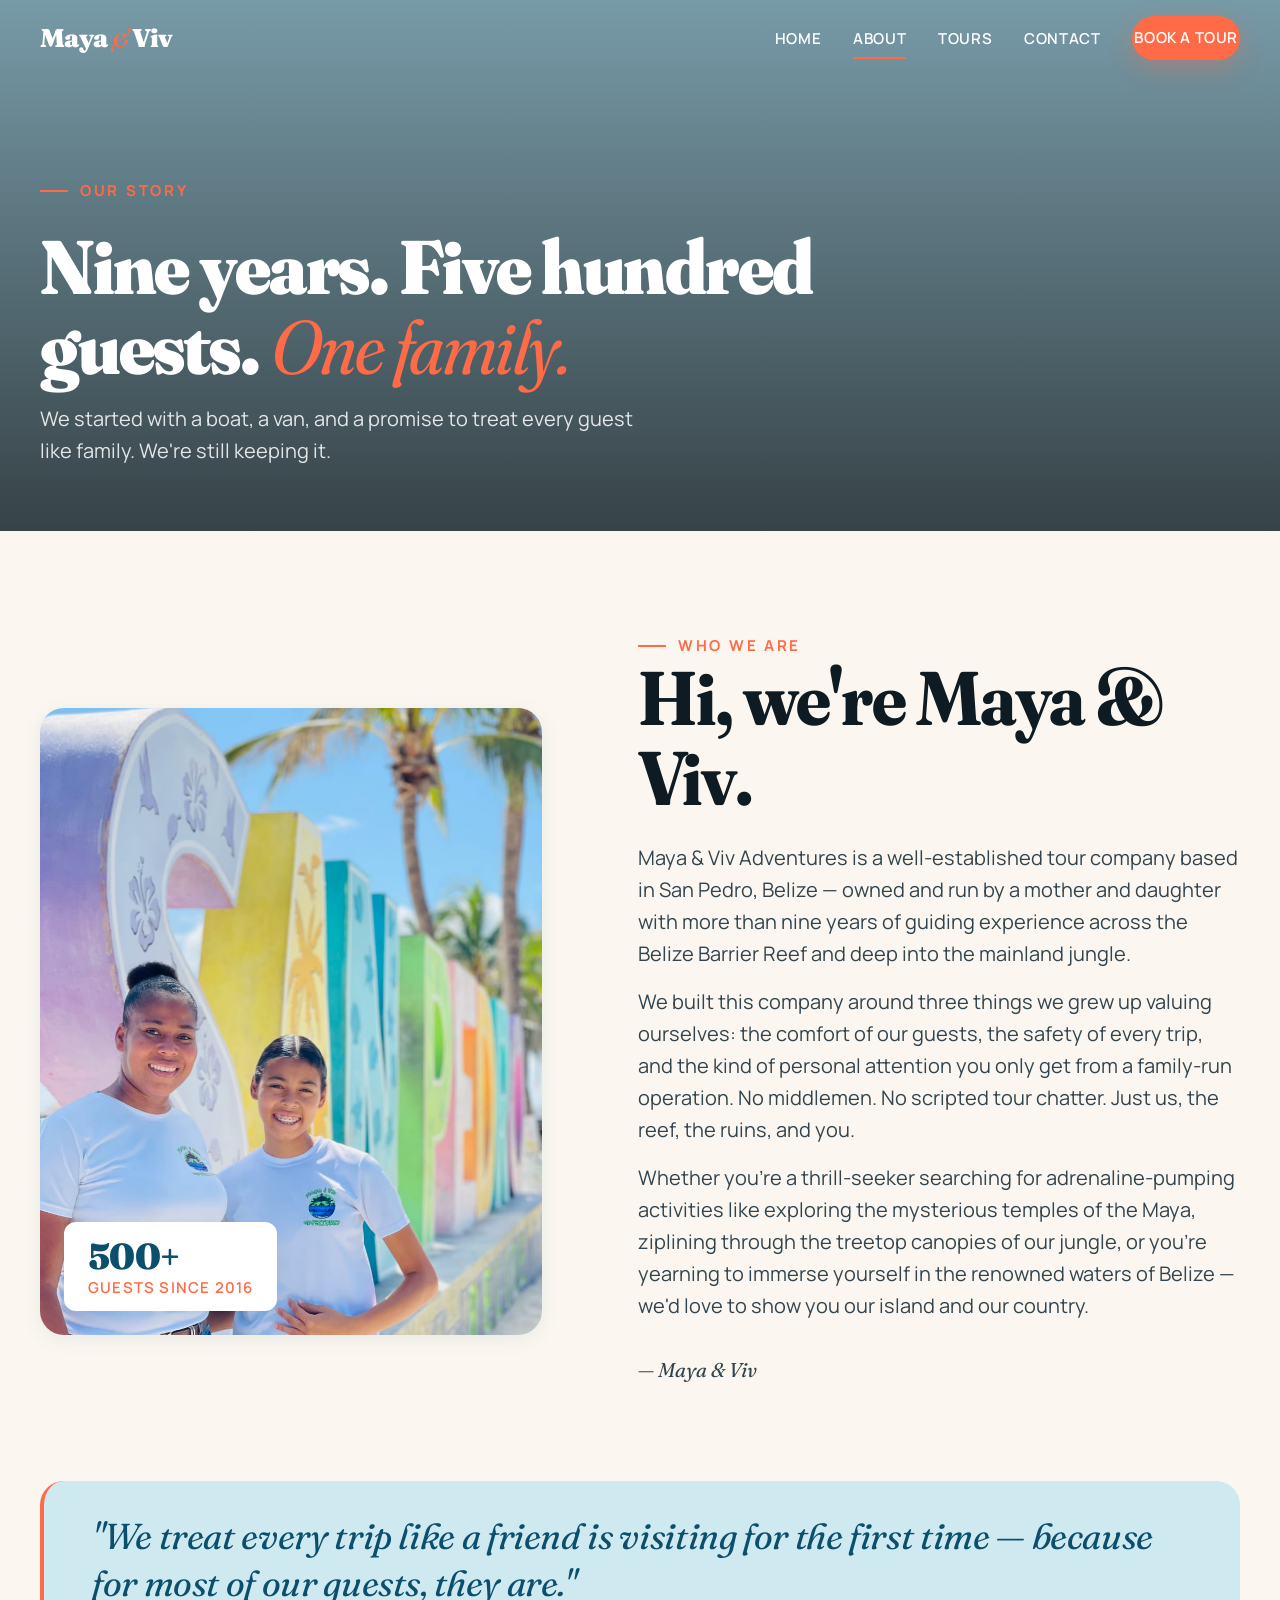
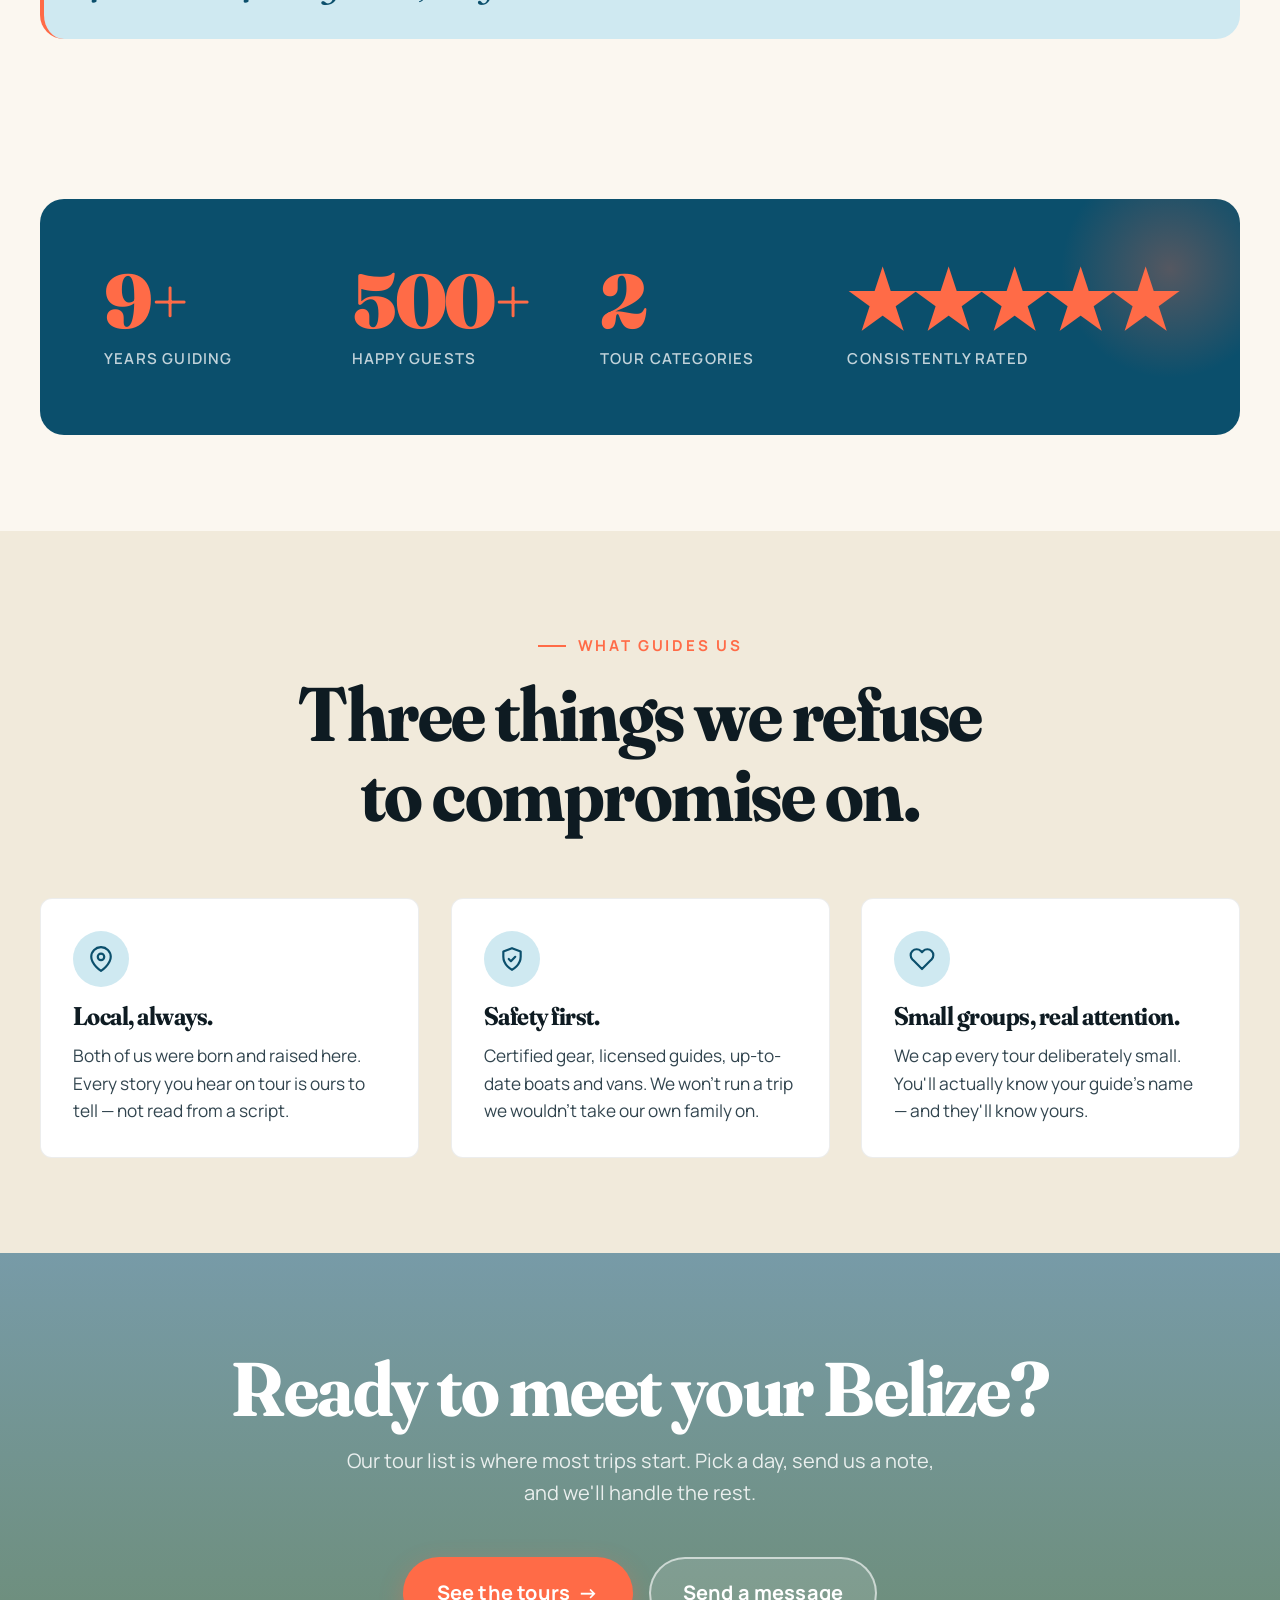
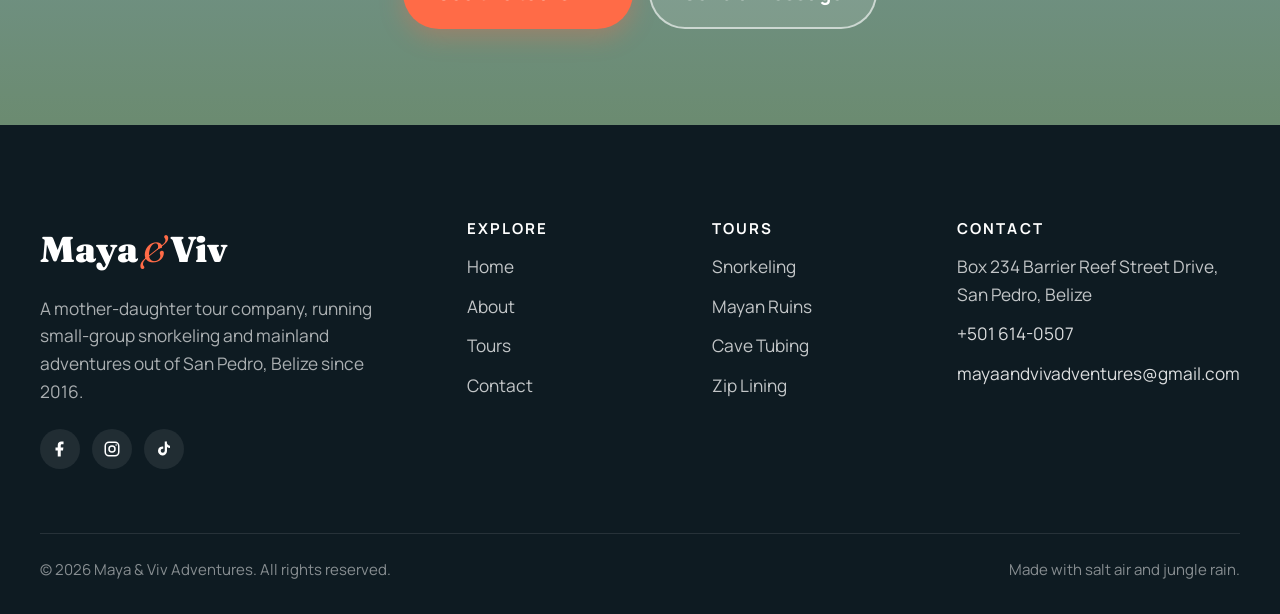
==== about.html @ 6320503e "Initial Maya & Viv Adventures Starter mockup 4-page static site: index, about, tours, contact. Share" ====
<!DOCTYPE html>
<html lang="en">
<head>
  <meta charset="UTF-8" />
  <meta name="viewport" content="width=device-width, initial-scale=1" />
  <title>About Maya &amp; Viv — A Mother-Daughter Story | Maya &amp; Viv Adventures</title>
  <meta name="description" content="Meet Maya and Viv — the mother-daughter team running small-group snorkeling and mainland tours out of San Pedro, Belize since 2016." />

  <link rel="icon" type="image/svg+xml" href="assets/images/favicon.svg" />
  <link rel="preconnect" href="https://fonts.googleapis.com" />
  <link rel="preconnect" href="https://fonts.gstatic.com" crossorigin />
  <link href="https://fonts.googleapis.com/css2?family=Fraunces:ital,opsz,wght,SOFT@0,9..144,400..900,50..100;1,9..144,400..900,50..100&family=Manrope:wght@400;500;600;700&display=swap" rel="stylesheet" />

  <link rel="stylesheet" href="assets/css/style.css" />
</head>
<body>

  <!-- ===== NAV ===== -->
  <header class="nav" id="nav">
    <div class="container nav-inner">
      <a href="index.html" class="nav-brand" aria-label="Maya & Viv Adventures — Home">
        <span>Maya</span><span class="amp">&amp;</span><span>Viv</span>
      </a>
      <nav aria-label="Primary">
        <ul class="nav-links" id="navLinks">
          <li><a href="index.html">Home</a></li>
          <li><a href="about.html" aria-current="page">About</a></li>
          <li><a href="tours.html">Tours</a></li>
          <li><a href="contact.html">Contact</a></li>
          <li><a href="contact.html" class="btn btn-primary nav-cta">Book a Tour</a></li>
        </ul>
      </nav>
      <button class="nav-toggle" id="navToggle" aria-label="Toggle menu" aria-expanded="false" aria-controls="navLinks">
        <span class="nav-toggle-bar" aria-hidden="true"></span>
      </button>
    </div>
  </header>

  <!-- ===== PAGE HERO ===== -->
  <section class="page-hero" style="--hero-img: url('assets/images/hero-jungle.jpg');">
    <div class="container">
      <span class="eyebrow">Our Story</span>
      <h1>Nine years. Five hundred guests. <em>One family.</em></h1>
      <p>We started with a boat, a van, and a promise to treat every guest like family. We're still keeping it.</p>
    </div>
  </section>

  <!-- ===== STORY ===== -->
  <section class="section">
    <div class="container">
      <div class="split">
        <div class="split-media reveal">
          <img src="assets/images/about-maya-viv.jpg" alt="Maya and Viv in front of the San Pedro letters" />
          <div class="split-media-badge">
            500+<small>Guests Since 2016</small>
          </div>
        </div>
        <div class="split-body reveal" data-delay="1">
          <span class="eyebrow">Who we are</span>
          <h2>Hi, we're Maya &amp; Viv.</h2>
          <p>Maya &amp; Viv Adventures is a well-established tour company based in San Pedro, Belize — owned and run by a mother and daughter with more than nine years of guiding experience across the Belize Barrier Reef and deep into the mainland jungle.</p>
          <p>We built this company around three things we grew up valuing ourselves: the comfort of our guests, the safety of every trip, and the kind of personal attention you only get from a family-run operation. No middlemen. No scripted tour chatter. Just us, the reef, the ruins, and you.</p>
          <p>Whether you're a thrill-seeker searching for adrenaline-pumping activities like exploring the mysterious temples of the Maya, ziplining through the treetop canopies of our jungle, or you're yearning to immerse yourself in the renowned waters of Belize — we'd love to show you our island and our country.</p>
          <p class="split-signature">— Maya &amp; Viv</p>
        </div>
      </div>

      <!-- pull quote -->
      <blockquote class="pull-quote reveal">
        "We treat every trip like a friend is visiting for the first time — because for most of our guests, they are."
      </blockquote>
    </div>
  </section>

  <!-- ===== STATS BAND ===== -->
  <section class="section" style="padding-top: 0;">
    <div class="container">
      <div class="stats-band reveal">
        <div class="stat">
          <div class="stat-value">9+</div>
          <div class="stat-label">Years Guiding</div>
        </div>
        <div class="stat">
          <div class="stat-value">500+</div>
          <div class="stat-label">Happy Guests</div>
        </div>
        <div class="stat">
          <div class="stat-value">2</div>
          <div class="stat-label">Tour Categories</div>
        </div>
        <div class="stat">
          <div class="stat-value">★★★★★</div>
          <div class="stat-label">Consistently Rated</div>
        </div>
      </div>
    </div>
  </section>

  <!-- ===== VALUES ===== -->
  <section class="section" style="background: var(--sand-deep);">
    <div class="container">
      <div class="section-header reveal">
        <span class="eyebrow">What guides us</span>
        <h2>Three things we refuse to compromise on.</h2>
      </div>

      <div class="values-grid">
        <article class="value-card reveal">
          <span class="value-icon" aria-hidden="true">
            <svg viewBox="0 0 24 24" fill="none" stroke="currentColor" stroke-width="2" stroke-linecap="round" stroke-linejoin="round"><path d="M21 10c0 7-9 13-9 13s-9-6-9-13a9 9 0 1 1 18 0z"/><circle cx="12" cy="10" r="3"/></svg>
          </span>
          <h3>Local, always.</h3>
          <p>Both of us were born and raised here. Every story you hear on tour is ours to tell — not read from a script.</p>
        </article>

        <article class="value-card reveal" data-delay="1">
          <span class="value-icon" aria-hidden="true">
            <svg viewBox="0 0 24 24" fill="none" stroke="currentColor" stroke-width="2" stroke-linecap="round" stroke-linejoin="round"><path d="M12 22s-8-4-8-12V5l8-3 8 3v5c0 8-8 12-8 12z"/><path d="m9 12 2 2 4-4"/></svg>
          </span>
          <h3>Safety first.</h3>
          <p>Certified gear, licensed guides, up-to-date boats and vans. We won't run a trip we wouldn't take our own family on.</p>
        </article>

        <article class="value-card reveal" data-delay="2">
          <span class="value-icon" aria-hidden="true">
            <svg viewBox="0 0 24 24" fill="none" stroke="currentColor" stroke-width="2" stroke-linecap="round" stroke-linejoin="round"><path d="M20.84 4.61a5.5 5.5 0 0 0-7.78 0L12 5.67l-1.06-1.06a5.5 5.5 0 1 0-7.78 7.78l1.06 1.06L12 21.23l7.78-7.78 1.06-1.06a5.5 5.5 0 0 0 0-7.78z"/></svg>
          </span>
          <h3>Small groups, real attention.</h3>
          <p>We cap every tour deliberately small. You'll actually know your guide's name — and they'll know yours.</p>
        </article>
      </div>
    </div>
  </section>

  <!-- ===== SMALL CTA ===== -->
  <section class="cta-banner" style="--cta-img: url('assets/images/cta-banner.jpg'); padding-block: var(--s-9);">
    <div class="container reveal">
      <h2>Ready to meet your Belize?</h2>
      <p>Our tour list is where most trips start. Pick a day, send us a note, and we'll handle the rest.</p>
      <div class="hero-ctas">
        <a href="tours.html" class="btn btn-primary btn-lg btn-arrow">See the tours</a>
        <a href="contact.html" class="btn btn-ghost btn-lg">Send a message</a>
      </div>
    </div>
  </section>

  <!-- ===== FOOTER ===== -->
  <footer class="footer">
    <div class="container">
      <div class="footer-grid">
        <div class="footer-col footer-col--brand">
          <span class="footer-brand">Maya<span class="amp">&amp;</span>Viv</span>
          <p class="footer-about">A mother-daughter tour company, running small-group snorkeling and mainland adventures out of San Pedro, Belize since 2016.</p>
          <div class="footer-social" aria-label="Social media">
            <a href="https://facebook.com" aria-label="Facebook" target="_blank" rel="noopener"><svg viewBox="0 0 24 24" fill="currentColor" aria-hidden="true"><path d="M13 22v-8h3l.5-4H13V7.5c0-1.1.4-1.8 2-1.8h1.7V2.1C16.4 2 15.1 2 13.7 2 10.9 2 9 3.7 9 6.9V10H6v4h3v8h4z"/></svg></a>
            <a href="https://instagram.com" aria-label="Instagram" target="_blank" rel="noopener"><svg viewBox="0 0 24 24" fill="none" stroke="currentColor" stroke-width="2" aria-hidden="true"><rect x="3" y="3" width="18" height="18" rx="5"/><circle cx="12" cy="12" r="4"/><circle cx="17.5" cy="6.5" r="1" fill="currentColor" stroke="none"/></svg></a>
            <a href="https://tiktok.com" aria-label="TikTok" target="_blank" rel="noopener"><svg viewBox="0 0 24 24" fill="currentColor" aria-hidden="true"><path d="M16 2h-3v12.3a2.7 2.7 0 1 1-2.7-2.7c.2 0 .5 0 .7.1V8.6a6 6 0 1 0 5 5.9V9.3a7.1 7.1 0 0 0 4 1.2V7.5A4.1 4.1 0 0 1 16 2z"/></svg></a>
          </div>
        </div>
        <div class="footer-col">
          <h4>Explore</h4>
          <ul class="footer-list">
            <li><a href="index.html">Home</a></li>
            <li><a href="about.html">About</a></li>
            <li><a href="tours.html">Tours</a></li>
            <li><a href="contact.html">Contact</a></li>
          </ul>
        </div>
        <div class="footer-col">
          <h4>Tours</h4>
          <ul class="footer-list">
            <li><a href="tours.html#snorkel">Snorkeling</a></li>
            <li><a href="tours.html#mainland">Mayan Ruins</a></li>
            <li><a href="tours.html#mainland">Cave Tubing</a></li>
            <li><a href="tours.html#mainland">Zip Lining</a></li>
          </ul>
        </div>
        <div class="footer-col footer-contact">
          <h4>Contact</h4>
          <p>Box 234 Barrier Reef Street Drive,<br>San Pedro, Belize</p>
          <p><a href="tel:+5016140507">+501 614-0507</a></p>
          <p><a href="mailto:mayaandvivadventures@gmail.com">mayaandvivadventures@gmail.com</a></p>
        </div>
      </div>
      <div class="footer-bottom">
        <span>© <span id="year"></span> Maya &amp; Viv Adventures. All rights reserved.</span>
        <span>Made with salt air and jungle rain.</span>
      </div>
    </div>
  </footer>

  <script src="assets/js/main.js" defer></script>
</body>
</html>
---- assets/css/style.css ----
/* =========================================================
   Maya & Viv Adventures — Shared Stylesheet
   Design tokens, layout primitives, page sections
   ========================================================= */

/* ---------- Reset ---------- */
*,
*::before,
*::after { box-sizing: border-box; }

html { -webkit-text-size-adjust: 100%; scroll-behavior: smooth; }

body,
h1, h2, h3, h4, h5, h6,
p, figure, blockquote, dl, dd { margin: 0; }

ul[role="list"],
ol[role="list"] { list-style: none; padding: 0; }

a { color: inherit; text-decoration: none; }

img, picture, video, svg {
  display: block;
  max-width: 100%;
  height: auto;
}

button {
  font: inherit;
  cursor: pointer;
  border: 0;
  background: none;
  color: inherit;
}

input, textarea, select {
  font: inherit;
  color: inherit;
}

/* ---------- Design tokens ---------- */
:root {
  /* palette */
  --ink: #0E1B22;
  --ink-soft: #32454F;
  --sand: #FBF7F0;
  --sand-deep: #F1EADB;
  --blue-deep: #0B4F6C;
  --blue-mid: #1B98B8;
  --blue-pale: #CFE9F1;
  --green: #2E5D3A;
  --green-mid: #4F8659;
  --coral: #FF6B47;
  --coral-deep: #E54F2C;
  --white: #FFFFFF;
  --line: rgba(14, 27, 34, 0.08);

  /* typography */
  --display: "Fraunces", "Times New Roman", serif;
  --body: "Manrope", system-ui, -apple-system, "Segoe UI", sans-serif;

  /* type scale (fluid) */
  --step--2: clamp(0.75rem, 0.72rem + 0.15vw, 0.80rem);
  --step--1: clamp(0.88rem, 0.84rem + 0.2vw, 0.94rem);
  --step-0:  clamp(1rem, 0.95rem + 0.25vw, 1.08rem);
  --step-1:  clamp(1.125rem, 1.05rem + 0.4vw, 1.25rem);
  --step-2:  clamp(1.375rem, 1.25rem + 0.6vw, 1.6rem);
  --step-3:  clamp(1.75rem, 1.5rem + 1.2vw, 2.25rem);
  --step-4:  clamp(2.25rem, 1.9rem + 1.7vw, 3.2rem);
  --step-5:  clamp(3rem, 2.4rem + 3vw, 4.75rem);
  --step-6:  clamp(3.75rem, 3rem + 4vw, 6.5rem);

  /* spacing */
  --s-1: 4px;
  --s-2: 8px;
  --s-3: 12px;
  --s-4: 16px;
  --s-5: 24px;
  --s-6: 32px;
  --s-7: 48px;
  --s-8: 64px;
  --s-9: 96px;
  --s-10: 128px;

  /* radii */
  --r-input: 4px;
  --r-card: 12px;
  --r-block: 24px;
  --r-pill: 999px;

  /* shadows */
  --shadow-soft: 0 4px 20px rgba(11, 79, 108, 0.08);
  --shadow-lift: 0 16px 40px rgba(11, 79, 108, 0.18);
  --shadow-inset-top: inset 0 1px 0 rgba(255,255,255,0.5);

  /* motion */
  --ease: cubic-bezier(0.22, 1, 0.36, 1);
  --t-fast: 160ms;
  --t-base: 320ms;
  --t-slow: 600ms;

  /* layout */
  --container: 1200px;
  --container-wide: 1360px;
  --header-h: 76px;
}

/* ---------- Base typography ---------- */
body {
  font-family: var(--body);
  font-size: var(--step-0);
  line-height: 1.6;
  color: var(--ink);
  background: var(--sand);
  -webkit-font-smoothing: antialiased;
  -moz-osx-font-smoothing: grayscale;
  overflow-x: hidden;
}

h1, h2, h3, h4 {
  font-family: var(--display);
  font-weight: 700;
  line-height: 1.05;
  letter-spacing: -0.02em;
  color: var(--ink);
  font-variation-settings: "opsz" 144, "SOFT" 50;
}

h1 { font-size: var(--step-6); font-weight: 900; }
h2 { font-size: var(--step-5); }
h3 { font-size: var(--step-3); }
h4 { font-size: var(--step-2); letter-spacing: -0.01em; }

p { max-width: 62ch; }

.eyebrow {
  font-family: var(--body);
  font-weight: 700;
  font-size: var(--step--1);
  letter-spacing: 0.18em;
  text-transform: uppercase;
  color: var(--coral);
  display: inline-flex;
  align-items: center;
  gap: var(--s-3);
}

.eyebrow::before {
  content: "";
  width: 28px; height: 2px;
  background: var(--coral);
  display: inline-block;
}

/* ---------- Layout primitives ---------- */
.container {
  width: min(100% - 2 * var(--s-5), var(--container));
  margin-inline: auto;
}

.container-wide {
  width: min(100% - 2 * var(--s-5), var(--container-wide));
  margin-inline: auto;
}

.section {
  padding-block: var(--s-9);
}

@media (max-width: 768px) {
  .section { padding-block: var(--s-8); }
}

.section-header {
  text-align: center;
  max-width: 720px;
  margin-inline: auto;
  margin-bottom: var(--s-8);
}

.section-header .eyebrow { margin-bottom: var(--s-4); }
.section-header h2 { margin-bottom: var(--s-4); }
.section-header p { margin-inline: auto; color: var(--ink-soft); font-size: var(--step-1); }

/* ---------- Buttons ---------- */
.btn {
  display: inline-flex;
  align-items: center;
  gap: var(--s-2);
  padding: 14px 26px;
  border-radius: var(--r-pill);
  font-weight: 700;
  font-size: var(--step-0);
  letter-spacing: 0.01em;
  transition: transform var(--t-fast) var(--ease),
              background var(--t-fast) var(--ease),
              color var(--t-fast) var(--ease),
              box-shadow var(--t-base) var(--ease);
  white-space: nowrap;
  cursor: pointer;
  border: 2px solid transparent;
}

.btn:hover { transform: translateY(-2px); }
.btn:active { transform: translateY(0); }

.btn-primary {
  background: var(--coral);
  color: var(--white);
  box-shadow: 0 8px 24px rgba(255, 107, 71, 0.32);
}
.btn-primary:hover {
  background: var(--coral-deep);
  box-shadow: 0 12px 32px rgba(229, 79, 44, 0.4);
}

.btn-ghost {
  background: rgba(255,255,255,0.12);
  color: var(--white);
  border-color: rgba(255,255,255,0.6);
  backdrop-filter: blur(6px);
}
.btn-ghost:hover {
  background: var(--white);
  color: var(--blue-deep);
  border-color: var(--white);
}

.btn-outline {
  background: transparent;
  color: var(--blue-deep);
  border-color: var(--blue-deep);
}
.btn-outline:hover {
  background: var(--blue-deep);
  color: var(--white);
}

.btn-lg { padding: 18px 32px; font-size: var(--step-1); }

.btn-arrow::after {
  content: "→";
  transition: transform var(--t-base) var(--ease);
}
.btn-arrow:hover::after { transform: translateX(4px); }

/* ---------- Nav ---------- */
.nav {
  position: fixed;
  inset: 0 0 auto 0;
  z-index: 100;
  transition: background var(--t-base) var(--ease),
              backdrop-filter var(--t-base) var(--ease),
              box-shadow var(--t-base) var(--ease);
}

.nav-inner {
  height: var(--header-h);
  display: flex;
  align-items: center;
  justify-content: space-between;
  gap: var(--s-6);
}

.nav--solid {
  background: rgba(251, 247, 240, 0.92);
  backdrop-filter: blur(12px);
  box-shadow: 0 1px 0 var(--line);
}

.nav-brand {
  font-family: var(--display);
  font-weight: 900;
  font-size: var(--step-2);
  letter-spacing: -0.02em;
  color: var(--white);
  display: inline-flex;
  align-items: baseline;
  gap: 2px;
  transition: color var(--t-base) var(--ease);
}

.nav-brand .amp {
  color: var(--coral);
  font-style: italic;
  font-weight: 400;
  font-family: var(--display);
  padding: 0 2px;
}

.nav--solid .nav-brand { color: var(--blue-deep); }

.nav-links {
  display: flex;
  gap: var(--s-6);
  list-style: none;
  padding: 0; margin: 0;
  align-items: center;
}

.nav-links a {
  font-size: var(--step--1);
  font-weight: 600;
  color: var(--white);
  letter-spacing: 0.04em;
  text-transform: uppercase;
  position: relative;
  padding: var(--s-2) 0;
  transition: color var(--t-base) var(--ease);
}

.nav--solid .nav-links a { color: var(--ink); }

.nav-links a::after {
  content: "";
  position: absolute;
  inset: auto 0 -2px 0;
  height: 2px;
  background: var(--coral);
  transform: scaleX(0);
  transform-origin: left;
  transition: transform var(--t-base) var(--ease);
}

.nav-links a:hover::after,
.nav-links a[aria-current="page"]::after { transform: scaleX(1); }

.nav-cta {
  padding: 10px 20px;
  font-size: var(--step--1);
}

.nav-toggle {
  display: none;
  width: 40px; height: 40px;
  border-radius: 6px;
  align-items: center;
  justify-content: center;
  color: var(--white);
  transition: color var(--t-base) var(--ease);
}

.nav--solid .nav-toggle { color: var(--ink); }

.nav-toggle-bar {
  width: 22px;
  height: 2px;
  background: currentColor;
  position: relative;
}
.nav-toggle-bar::before,
.nav-toggle-bar::after {
  content: "";
  position: absolute;
  left: 0;
  width: 22px;
  height: 2px;
  background: currentColor;
  transition: transform var(--t-base) var(--ease),
              top var(--t-base) var(--ease);
}
.nav-toggle-bar::before { top: -7px; }
.nav-toggle-bar::after { top: 7px; }

.nav-toggle[aria-expanded="true"] .nav-toggle-bar { background: transparent; }
.nav-toggle[aria-expanded="true"] .nav-toggle-bar::before { top: 0; transform: rotate(45deg); }
.nav-toggle[aria-expanded="true"] .nav-toggle-bar::after { top: 0; transform: rotate(-45deg); }

@media (max-width: 900px) {
  .nav-toggle { display: inline-flex; }
  .nav-links {
    position: fixed;
    inset: var(--header-h) 0 0 0;
    flex-direction: column;
    background: var(--sand);
    padding: var(--s-8) var(--s-6);
    gap: var(--s-6);
    align-items: flex-start;
    transform: translateX(100%);
    transition: transform var(--t-base) var(--ease);
    box-shadow: -8px 0 24px rgba(0,0,0,0.05);
  }
  .nav-links[data-open="true"] { transform: translateX(0); }
  .nav-links a {
    color: var(--ink);
    font-size: var(--step-2);
    font-family: var(--display);
    font-weight: 700;
    letter-spacing: -0.01em;
    text-transform: none;
  }
  .nav-cta { align-self: flex-start; margin-top: var(--s-4); }
}

/* ---------- Hero ---------- */
.hero {
  position: relative;
  min-height: 92vh;
  display: flex;
  align-items: flex-end;
  padding-top: calc(var(--header-h) + var(--s-7));
  padding-bottom: var(--s-9);
  color: var(--white);
  overflow: hidden;
  isolation: isolate;
}

.hero::before {
  content: "";
  position: absolute;
  inset: 0;
  background-image: var(--hero-img, linear-gradient(135deg, var(--blue-deep), var(--blue-mid)));
  background-size: cover;
  background-position: center;
  z-index: -2;
  transform: scale(1.04);
}

.hero::after {
  content: "";
  position: absolute;
  inset: 0;
  background:
    linear-gradient(180deg, rgba(11,27,34,0.2) 0%, rgba(11,27,34,0.55) 60%, rgba(11,27,34,0.75) 100%),
    linear-gradient(90deg, rgba(11,79,108,0.4) 0%, rgba(11,79,108,0) 60%);
  z-index: -1;
}

.hero-kicker {
  font-family: var(--body);
  font-weight: 700;
  letter-spacing: 0.22em;
  text-transform: uppercase;
  font-size: var(--step--1);
  color: var(--coral);
  margin-bottom: var(--s-5);
  display: inline-flex;
  align-items: center;
  gap: var(--s-3);
}
.hero-kicker::before {
  content: "";
  display: inline-block;
  width: 28px; height: 2px; background: var(--coral);
}

.hero h1 {
  color: var(--white);
  max-width: 16ch;
  font-size: var(--step-6);
  font-weight: 900;
  line-height: 0.95;
  margin-bottom: var(--s-5);
}

.hero h1 em {
  font-style: italic;
  font-weight: 400;
  color: var(--coral);
  font-family: var(--display);
  font-variation-settings: "opsz" 144, "SOFT" 100;
}

.hero-sub {
  max-width: 52ch;
  font-size: var(--step-1);
  color: rgba(255,255,255,0.88);
  margin-bottom: var(--s-7);
}

.hero-ctas {
  display: flex;
  flex-wrap: wrap;
  gap: var(--s-4);
}

.hero-meta {
  position: absolute;
  right: var(--s-5);
  bottom: var(--s-5);
  display: flex;
  gap: var(--s-5);
  align-items: center;
  color: rgba(255,255,255,0.78);
  font-size: var(--step--1);
  letter-spacing: 0.1em;
  text-transform: uppercase;
  z-index: 1;
}

.hero-meta span::before {
  content: "●";
  color: var(--coral);
  margin-right: var(--s-2);
  font-size: 10px;
}

@media (max-width: 768px) {
  .hero-meta { display: none; }
}

/* hero — inner pages (shorter, gradient only) */
.page-hero {
  position: relative;
  padding-top: calc(var(--header-h) + var(--s-9));
  padding-bottom: var(--s-8);
  color: var(--white);
  overflow: hidden;
  isolation: isolate;
}

.page-hero::before {
  content: "";
  position: absolute;
  inset: 0;
  background-image: var(--hero-img, linear-gradient(135deg, var(--blue-deep), var(--blue-mid)));
  background-size: cover;
  background-position: center;
  z-index: -2;
}

.page-hero::after {
  content: "";
  position: absolute;
  inset: 0;
  background: linear-gradient(180deg, rgba(11,79,108,0.55), rgba(11,27,34,0.82));
  z-index: -1;
}

.page-hero h1 {
  color: var(--white);
  font-size: var(--step-5);
  max-width: 18ch;
}
.page-hero h1 em {
  font-style: italic;
  font-weight: 400;
  color: var(--coral);
}
.page-hero p {
  color: rgba(255,255,255,0.85);
  font-size: var(--step-1);
  margin-top: var(--s-4);
  max-width: 52ch;
}
.page-hero .eyebrow { color: var(--coral); margin-bottom: var(--s-5); }

/* ---------- Trust strip ---------- */
.trust-strip {
  background: var(--white);
  padding: var(--s-7) 0;
  border-block: 1px solid var(--line);
}

.trust-grid {
  display: grid;
  grid-template-columns: repeat(4, 1fr);
  gap: var(--s-6);
  align-items: center;
}

.trust-item {
  display: flex;
  flex-direction: column;
  align-items: flex-start;
  gap: var(--s-2);
  padding-left: var(--s-4);
  border-left: 2px solid var(--coral);
}

.trust-value {
  font-family: var(--display);
  font-weight: 900;
  font-size: var(--step-4);
  color: var(--blue-deep);
  line-height: 1;
  letter-spacing: -0.03em;
}

.trust-label {
  font-size: var(--step--1);
  color: var(--ink-soft);
  letter-spacing: 0.08em;
  text-transform: uppercase;
  font-weight: 600;
}

@media (max-width: 900px) {
  .trust-grid { grid-template-columns: repeat(2, 1fr); gap: var(--s-6) var(--s-5); }
}

/* ---------- Tour cards ---------- */
.tour-grid {
  display: grid;
  grid-template-columns: repeat(auto-fit, minmax(280px, 1fr));
  gap: var(--s-6);
}

.tour-grid--2 { grid-template-columns: repeat(2, 1fr); }
@media (max-width: 900px) { .tour-grid--2 { grid-template-columns: 1fr; } }

.tour-card {
  position: relative;
  background: var(--white);
  border-radius: var(--r-card);
  overflow: hidden;
  box-shadow: var(--shadow-soft);
  display: flex;
  flex-direction: column;
  transition: transform var(--t-base) var(--ease),
              box-shadow var(--t-base) var(--ease);
}

.tour-card:hover {
  transform: translateY(-6px);
  box-shadow: var(--shadow-lift);
}

.tour-card-media {
  position: relative;
  aspect-ratio: 4 / 3;
  overflow: hidden;
}

.tour-card-media img {
  width: 100%;
  height: 100%;
  object-fit: cover;
  transition: transform var(--t-slow) var(--ease),
              filter var(--t-slow) var(--ease);
}

.tour-card:hover .tour-card-media img {
  transform: scale(1.06);
  filter: brightness(1.04) saturate(1.08);
}

.tour-card-badge {
  position: absolute;
  top: var(--s-4);
  left: var(--s-4);
  background: var(--white);
  color: var(--blue-deep);
  padding: 6px 14px;
  border-radius: var(--r-pill);
  font-size: var(--step--2);
  font-weight: 700;
  letter-spacing: 0.08em;
  text-transform: uppercase;
}

.tour-card-price {
  position: absolute;
  bottom: var(--s-4);
  right: var(--s-4);
  background: var(--coral);
  color: var(--white);
  padding: 8px 16px;
  border-radius: var(--r-pill);
  font-weight: 700;
  font-size: var(--step-0);
  box-shadow: 0 8px 20px rgba(255,107,71,0.35);
}
.tour-card-price small {
  font-size: var(--step--2);
  font-weight: 400;
  opacity: 0.85;
  margin-right: 4px;
}

.tour-card-body {
  padding: var(--s-6);
  display: flex;
  flex-direction: column;
  gap: var(--s-3);
  flex-grow: 1;
}

.tour-card-body h3 {
  font-size: var(--step-2);
  margin-bottom: 0;
}

.tour-card-body p {
  color: var(--ink-soft);
  font-size: var(--step-0);
  line-height: 1.55;
}

.tour-card-meta {
  display: flex;
  flex-wrap: wrap;
  gap: var(--s-3) var(--s-5);
  font-size: var(--step--1);
  color: var(--ink-soft);
  font-weight: 600;
  padding-top: var(--s-3);
  border-top: 1px solid var(--line);
  margin-top: auto;
}

.tour-card-meta span {
  display: inline-flex;
  align-items: center;
  gap: 6px;
}

.tour-card-meta span::before {
  content: "";
  display: inline-block;
  width: 6px; height: 6px;
  background: var(--coral);
  border-radius: 50%;
}

.tour-card-link {
  display: inline-flex;
  align-items: center;
  gap: var(--s-2);
  color: var(--blue-deep);
  font-weight: 700;
  font-size: var(--step-0);
  margin-top: var(--s-2);
  transition: gap var(--t-base) var(--ease), color var(--t-base) var(--ease);
}
.tour-card-link::after { content: "→"; transition: transform var(--t-base) var(--ease); }
.tour-card-link:hover { color: var(--coral); }
.tour-card-link:hover::after { transform: translateX(6px); }

/* ---------- About teaser (split) ---------- */
.split {
  display: grid;
  grid-template-columns: 5fr 6fr;
  gap: var(--s-9);
  align-items: center;
}

.split--reverse { grid-template-columns: 6fr 5fr; }
.split--reverse .split-media { order: 2; }

@media (max-width: 900px) {
  .split { grid-template-columns: 1fr; gap: var(--s-7); }
  .split--reverse .split-media { order: 0; }
}

.split-media {
  position: relative;
  border-radius: var(--r-block);
  overflow: hidden;
  aspect-ratio: 4 / 5;
  box-shadow: var(--shadow-soft);
}
.split-media img {
  width: 100%; height: 100%;
  object-fit: cover;
}

.split-media-badge {
  position: absolute;
  bottom: var(--s-5);
  left: var(--s-5);
  background: var(--white);
  color: var(--blue-deep);
  padding: var(--s-4) var(--s-5);
  border-radius: var(--r-card);
  font-family: var(--display);
  font-weight: 900;
  font-size: var(--step-3);
  line-height: 1;
  letter-spacing: -0.02em;
  box-shadow: var(--shadow-soft);
}
.split-media-badge small {
  display: block;
  font-family: var(--body);
  font-weight: 600;
  font-size: var(--step--1);
  color: var(--coral);
  margin-top: 6px;
  letter-spacing: 0.08em;
  text-transform: uppercase;
}

.split-body h2 { margin-bottom: var(--s-5); }
.split-body p { margin-bottom: var(--s-4); font-size: var(--step-1); color: var(--ink-soft); }
.split-body p:last-of-type { margin-bottom: var(--s-6); }

.split-signature {
  font-family: var(--display);
  font-style: italic;
  font-weight: 400;
  color: var(--blue-deep);
  font-size: var(--step-2);
  margin-top: var(--s-6);
}

/* ---------- Gallery ---------- */
.gallery {
  display: grid;
  grid-template-columns: repeat(4, 1fr);
  grid-auto-rows: 220px;
  gap: var(--s-3);
}

.gallery-item {
  position: relative;
  overflow: hidden;
  border-radius: var(--r-card);
  background: var(--sand-deep);
}

.gallery-item img {
  width: 100%; height: 100%;
  object-fit: cover;
  transition: transform var(--t-slow) var(--ease),
              filter var(--t-base) var(--ease);
}

.gallery-item:hover img {
  transform: scale(1.08);
  filter: brightness(1.05) saturate(1.1);
}

.gallery-item--wide { grid-column: span 2; }
.gallery-item--tall { grid-row: span 2; }

@media (max-width: 900px) {
  .gallery { grid-template-columns: repeat(2, 1fr); grid-auto-rows: 180px; }
  .gallery-item--wide { grid-column: span 2; }
  .gallery-item--tall { grid-row: span 1; }
}

/* ---------- Big CTA banner ---------- */
.cta-banner {
  position: relative;
  padding-block: var(--s-10);
  color: var(--white);
  text-align: center;
  overflow: hidden;
  isolation: isolate;
}

.cta-banner::before {
  content: "";
  position: absolute; inset: 0;
  background-image: var(--cta-img, linear-gradient(135deg, var(--blue-deep), var(--green)));
  background-size: cover; background-position: center;
  z-index: -2;
}

.cta-banner::after {
  content: "";
  position: absolute; inset: 0;
  background: linear-gradient(180deg, rgba(11,79,108,0.55), rgba(46,93,58,0.7));
  z-index: -1;
}

.cta-banner h2 {
  color: var(--white);
  font-size: var(--step-5);
  max-width: 20ch;
  margin-inline: auto;
  margin-bottom: var(--s-4);
}
.cta-banner h2 em {
  font-style: italic;
  color: var(--coral);
  font-weight: 400;
}
.cta-banner p {
  max-width: 52ch;
  margin-inline: auto;
  color: rgba(255,255,255,0.85);
  font-size: var(--step-1);
  margin-bottom: var(--s-7);
}
.cta-banner .hero-ctas { justify-content: center; }

/* ---------- Footer ---------- */
.footer {
  background: var(--ink);
  color: rgba(255,255,255,0.75);
  padding-top: var(--s-9);
  padding-bottom: var(--s-6);
}

.footer-grid {
  display: grid;
  grid-template-columns: 2fr 1fr 1fr 1.5fr;
  gap: var(--s-8);
  padding-bottom: var(--s-8);
  border-bottom: 1px solid rgba(255,255,255,0.1);
}

@media (max-width: 900px) {
  .footer-grid { grid-template-columns: 1fr 1fr; gap: var(--s-7); }
  .footer-col--brand { grid-column: span 2; }
}

.footer-brand {
  font-family: var(--display);
  font-weight: 900;
  font-size: var(--step-3);
  color: var(--white);
  display: inline-flex; align-items: baseline; gap: 2px;
  margin-bottom: var(--s-4);
}
.footer-brand .amp { color: var(--coral); font-weight: 400; font-style: italic; padding: 0 2px; }

.footer-about {
  color: rgba(255,255,255,0.65);
  max-width: 36ch;
  margin-bottom: var(--s-5);
}

.footer h4 {
  color: var(--white);
  font-family: var(--body);
  font-size: var(--step--1);
  letter-spacing: 0.14em;
  text-transform: uppercase;
  margin-bottom: var(--s-4);
  font-weight: 700;
}

.footer-list { list-style: none; padding: 0; margin: 0; display: flex; flex-direction: column; gap: var(--s-3); }
.footer-list a { transition: color var(--t-fast) var(--ease); font-size: var(--step-0); }
.footer-list a:hover { color: var(--coral); }

.footer-contact p { font-size: var(--step-0); margin-bottom: var(--s-3); max-width: none; }
.footer-contact a { color: rgba(255,255,255,0.85); }
.footer-contact a:hover { color: var(--coral); }

.footer-social {
  display: flex;
  gap: var(--s-3);
  margin-top: var(--s-4);
}
.footer-social a {
  width: 40px; height: 40px;
  display: inline-flex; align-items: center; justify-content: center;
  background: rgba(255,255,255,0.08);
  border-radius: 50%;
  color: var(--white);
  transition: background var(--t-fast) var(--ease), transform var(--t-fast) var(--ease);
}
.footer-social a:hover {
  background: var(--coral);
  transform: translateY(-2px);
}

.footer-social svg { width: 18px; height: 18px; }

.footer-bottom {
  display: flex;
  justify-content: space-between;
  align-items: center;
  padding-top: var(--s-5);
  font-size: var(--step--1);
  color: rgba(255,255,255,0.5);
  flex-wrap: wrap;
  gap: var(--s-3);
}

.footer-bottom a { color: inherit; }
.footer-bottom a:hover { color: var(--coral); }

/* ---------- About page ---------- */
.pull-quote {
  margin: var(--s-8) 0;
  padding: var(--s-6) var(--s-7);
  background: var(--blue-pale);
  border-radius: var(--r-block);
  border-left: 4px solid var(--coral);
  font-family: var(--display);
  font-style: italic;
  font-size: var(--step-3);
  line-height: 1.3;
  color: var(--blue-deep);
  max-width: none;
  letter-spacing: -0.01em;
}

.stats-band {
  background: var(--blue-deep);
  color: var(--white);
  border-radius: var(--r-block);
  padding: var(--s-8);
  display: grid;
  grid-template-columns: repeat(4, 1fr);
  gap: var(--s-6);
  position: relative;
  overflow: hidden;
}

.stats-band::before {
  content: "";
  position: absolute;
  width: 220px; height: 220px;
  border-radius: 50%;
  background: radial-gradient(circle, rgba(255,107,71,0.3), transparent 70%);
  right: -40px; top: -40px;
  pointer-events: none;
}

.stats-band .stat-value {
  font-family: var(--display);
  font-weight: 900;
  font-size: var(--step-5);
  color: var(--coral);
  line-height: 1;
  letter-spacing: -0.03em;
  margin-bottom: var(--s-2);
}

.stats-band .stat-label {
  font-size: var(--step--1);
  color: rgba(255,255,255,0.75);
  letter-spacing: 0.08em;
  text-transform: uppercase;
  font-weight: 600;
}

@media (max-width: 900px) {
  .stats-band { grid-template-columns: repeat(2, 1fr); padding: var(--s-7) var(--s-5); }
}

.values-grid {
  display: grid;
  grid-template-columns: repeat(3, 1fr);
  gap: var(--s-6);
}

.value-card {
  padding: var(--s-6);
  background: var(--white);
  border-radius: var(--r-card);
  border: 1px solid var(--line);
  transition: transform var(--t-base) var(--ease),
              box-shadow var(--t-base) var(--ease),
              border-color var(--t-base) var(--ease);
}

.value-card:hover {
  transform: translateY(-4px);
  box-shadow: var(--shadow-lift);
  border-color: transparent;
}

.value-icon {
  width: 56px; height: 56px;
  display: inline-flex; align-items: center; justify-content: center;
  background: var(--blue-pale);
  color: var(--blue-deep);
  border-radius: 50%;
  margin-bottom: var(--s-4);
}
.value-icon svg { width: 26px; height: 26px; }

.value-card h3 {
  font-size: var(--step-2);
  margin-bottom: var(--s-3);
}

.value-card p {
  color: var(--ink-soft);
  font-size: var(--step-0);
}

@media (max-width: 900px) {
  .values-grid { grid-template-columns: 1fr; }
}

/* ---------- Tours page ---------- */
.tour-category {
  margin-bottom: var(--s-10);
}

.tour-category-head {
  display: grid;
  grid-template-columns: auto 1fr;
  gap: var(--s-7);
  align-items: end;
  margin-bottom: var(--s-7);
  padding-bottom: var(--s-5);
  border-bottom: 1px solid var(--line);
}

.tour-category-head h2 { font-size: var(--step-4); }
.tour-category-head p { max-width: 52ch; color: var(--ink-soft); }

@media (max-width: 900px) {
  .tour-category-head { grid-template-columns: 1fr; gap: var(--s-4); align-items: start; }
}

.included-strip {
  background: var(--white);
  border-radius: var(--r-block);
  padding: var(--s-7);
  display: grid;
  grid-template-columns: repeat(5, 1fr);
  gap: var(--s-5);
  box-shadow: var(--shadow-soft);
}

.included-item {
  display: flex;
  flex-direction: column;
  align-items: center;
  text-align: center;
  gap: var(--s-2);
}

.included-icon {
  width: 48px; height: 48px;
  color: var(--coral);
  display: inline-flex; align-items: center; justify-content: center;
}
.included-icon svg { width: 32px; height: 32px; }

.included-item span {
  font-weight: 700;
  font-size: var(--step-0);
  color: var(--ink);
}

@media (max-width: 900px) {
  .included-strip { grid-template-columns: repeat(2, 1fr); gap: var(--s-6) var(--s-4); }
}

/* ---------- Contact page ---------- */
.contact-grid {
  display: grid;
  grid-template-columns: 1.3fr 1fr;
  gap: var(--s-9);
  align-items: start;
}

@media (max-width: 900px) {
  .contact-grid { grid-template-columns: 1fr; gap: var(--s-8); }
}

.contact-form {
  background: var(--white);
  padding: var(--s-7);
  border-radius: var(--r-block);
  box-shadow: var(--shadow-soft);
  display: flex;
  flex-direction: column;
  gap: var(--s-5);
}

.form-grid {
  display: grid;
  grid-template-columns: 1fr 1fr;
  gap: var(--s-5);
}
@media (max-width: 600px) {
  .form-grid { grid-template-columns: 1fr; }
}

.form-field { display: flex; flex-direction: column; gap: var(--s-2); }

.form-field label {
  font-size: var(--step--1);
  font-weight: 700;
  color: var(--ink);
  letter-spacing: 0.04em;
  text-transform: uppercase;
}

.form-field input,
.form-field select,
.form-field textarea {
  padding: 14px 16px;
  border: 1.5px solid var(--line);
  border-radius: var(--r-input);
  background: var(--sand);
  font-size: var(--step-0);
  transition: border-color var(--t-fast) var(--ease),
              background var(--t-fast) var(--ease);
  color: var(--ink);
  font-family: var(--body);
}

.form-field textarea { resize: vertical; min-height: 120px; }

.form-field input:focus,
.form-field select:focus,
.form-field textarea:focus {
  outline: none;
  border-color: var(--blue-mid);
  background: var(--white);
}

.form-status {
  font-size: var(--step--1);
  font-weight: 600;
  padding: var(--s-3) var(--s-4);
  border-radius: var(--r-input);
  display: none;
}
.form-status[data-state="success"] {
  display: block;
  background: rgba(46,93,58,0.08);
  color: var(--green);
  border-left: 3px solid var(--green);
}
.form-status[data-state="error"] {
  display: block;
  background: rgba(229,79,44,0.08);
  color: var(--coral-deep);
  border-left: 3px solid var(--coral-deep);
}

.contact-info {
  display: flex;
  flex-direction: column;
  gap: var(--s-6);
}

.contact-info-block {
  background: var(--white);
  padding: var(--s-6);
  border-radius: var(--r-card);
  border: 1px solid var(--line);
}

.contact-info-block h4 {
  font-family: var(--body);
  font-size: var(--step--1);
  letter-spacing: 0.14em;
  text-transform: uppercase;
  color: var(--coral);
  margin-bottom: var(--s-3);
  font-weight: 700;
}
.contact-info-block p,
.contact-info-block a {
  font-size: var(--step-1);
  color: var(--ink);
  font-weight: 500;
  line-height: 1.5;
}
.contact-info-block a:hover { color: var(--coral); }

.contact-social {
  display: flex;
  gap: var(--s-3);
  margin-top: var(--s-3);
}
.contact-social a {
  width: 42px; height: 42px;
  background: var(--blue-pale);
  color: var(--blue-deep);
  display: inline-flex; align-items: center; justify-content: center;
  border-radius: 50%;
  transition: background var(--t-fast) var(--ease), color var(--t-fast) var(--ease), transform var(--t-fast) var(--ease);
}
.contact-social a:hover {
  background: var(--coral);
  color: var(--white);
  transform: translateY(-2px);
}
.contact-social svg { width: 18px; height: 18px; }

.map-wrap {
  margin-top: var(--s-8);
  border-radius: var(--r-block);
  overflow: hidden;
  box-shadow: var(--shadow-soft);
  height: 420px;
}
.map-wrap iframe { width: 100%; height: 100%; border: 0; display: block; }

/* ---------- Scroll reveal ---------- */
.reveal {
  opacity: 0;
  transform: translateY(16px);
  transition: opacity var(--t-slow) var(--ease),
              transform var(--t-slow) var(--ease);
  will-change: opacity, transform;
}

.reveal.is-visible {
  opacity: 1;
  transform: translateY(0);
}

.reveal[data-delay="1"] { transition-delay: 80ms; }
.reveal[data-delay="2"] { transition-delay: 160ms; }
.reveal[data-delay="3"] { transition-delay: 240ms; }
.reveal[data-delay="4"] { transition-delay: 320ms; }

@media (prefers-reduced-motion: reduce) {
  *, *::before, *::after {
    animation-duration: 0.01ms !important;
    animation-iteration-count: 1 !important;
    transition-duration: 0.01ms !important;
    scroll-behavior: auto !important;
  }
  .reveal { opacity: 1; transform: none; }
}

/* ---------- Utilities ---------- */
.sr-only {
  position: absolute;
  width: 1px; height: 1px;
  padding: 0; margin: -1px;
  overflow: hidden; clip: rect(0,0,0,0);
  white-space: nowrap; border: 0;
}

.text-center { text-align: center; }
.mt-7 { margin-top: var(--s-7); }
.mb-6 { margin-bottom: var(--s-6); }
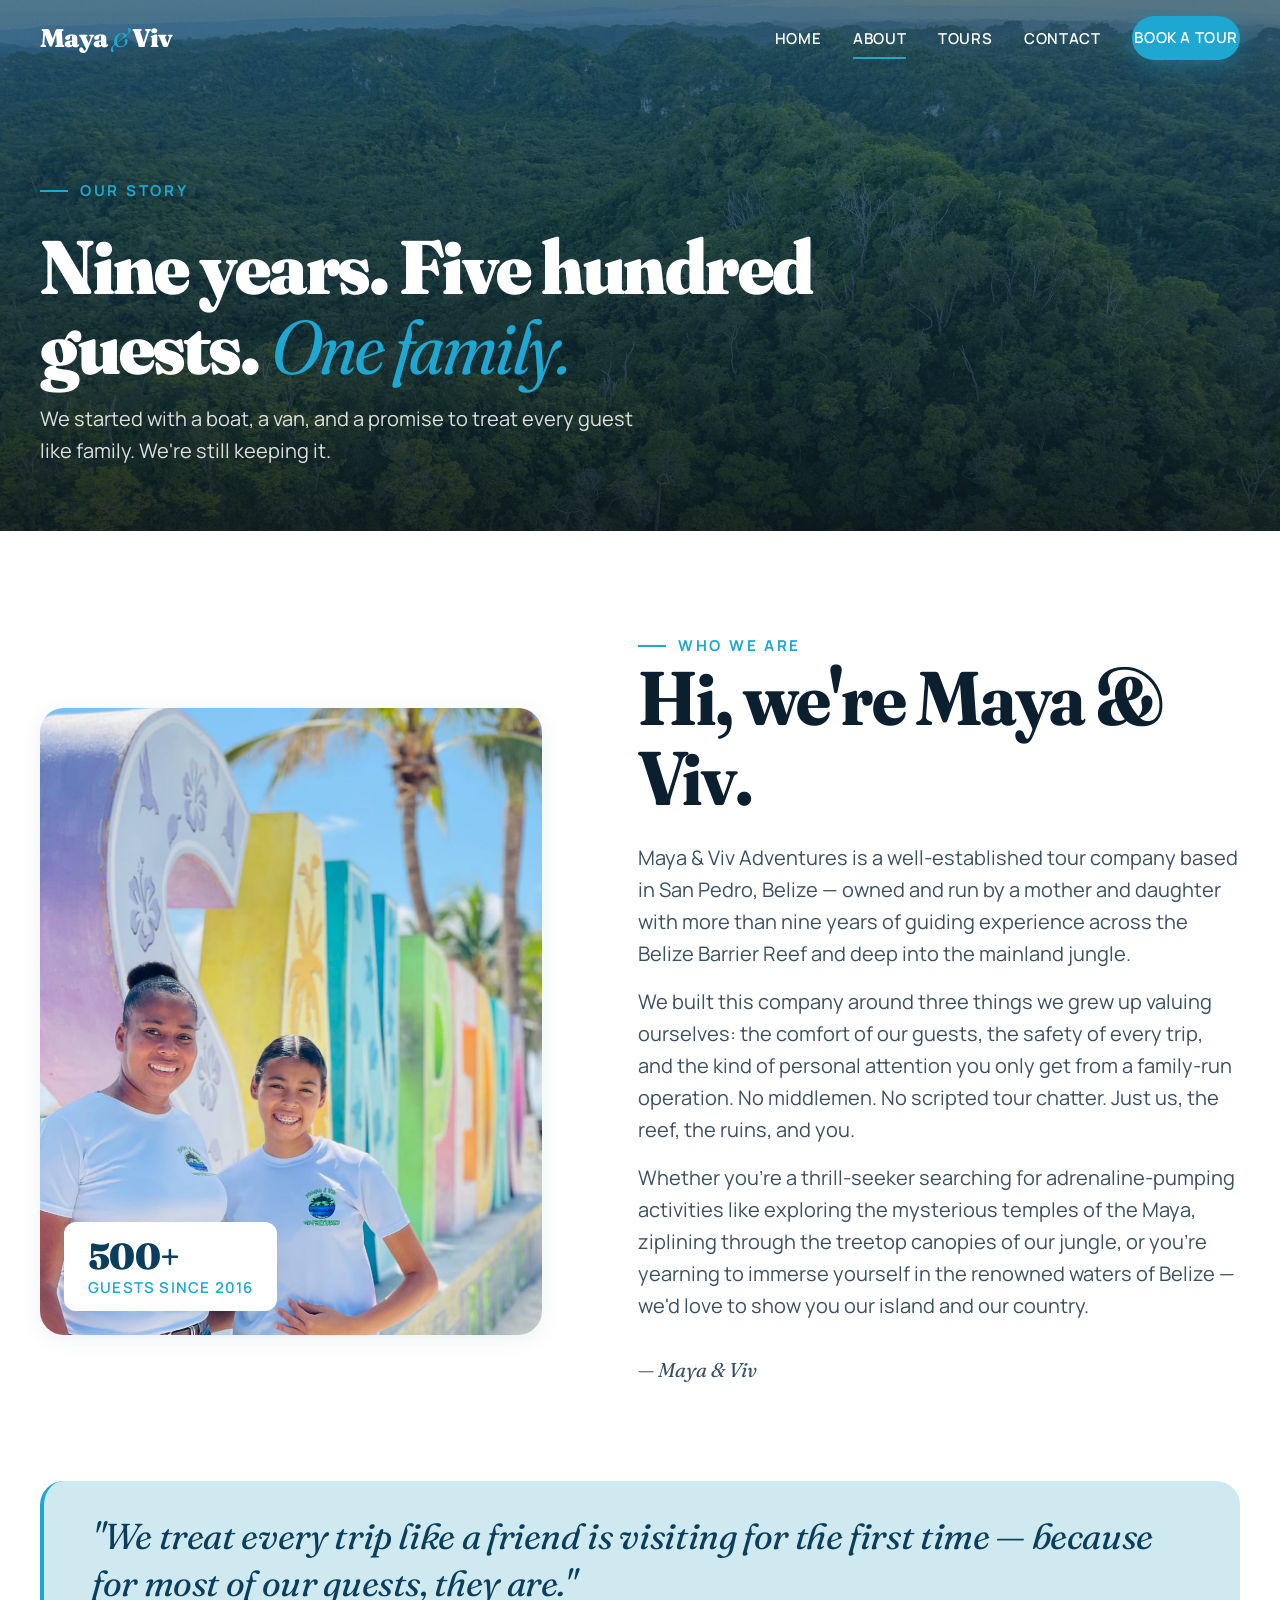
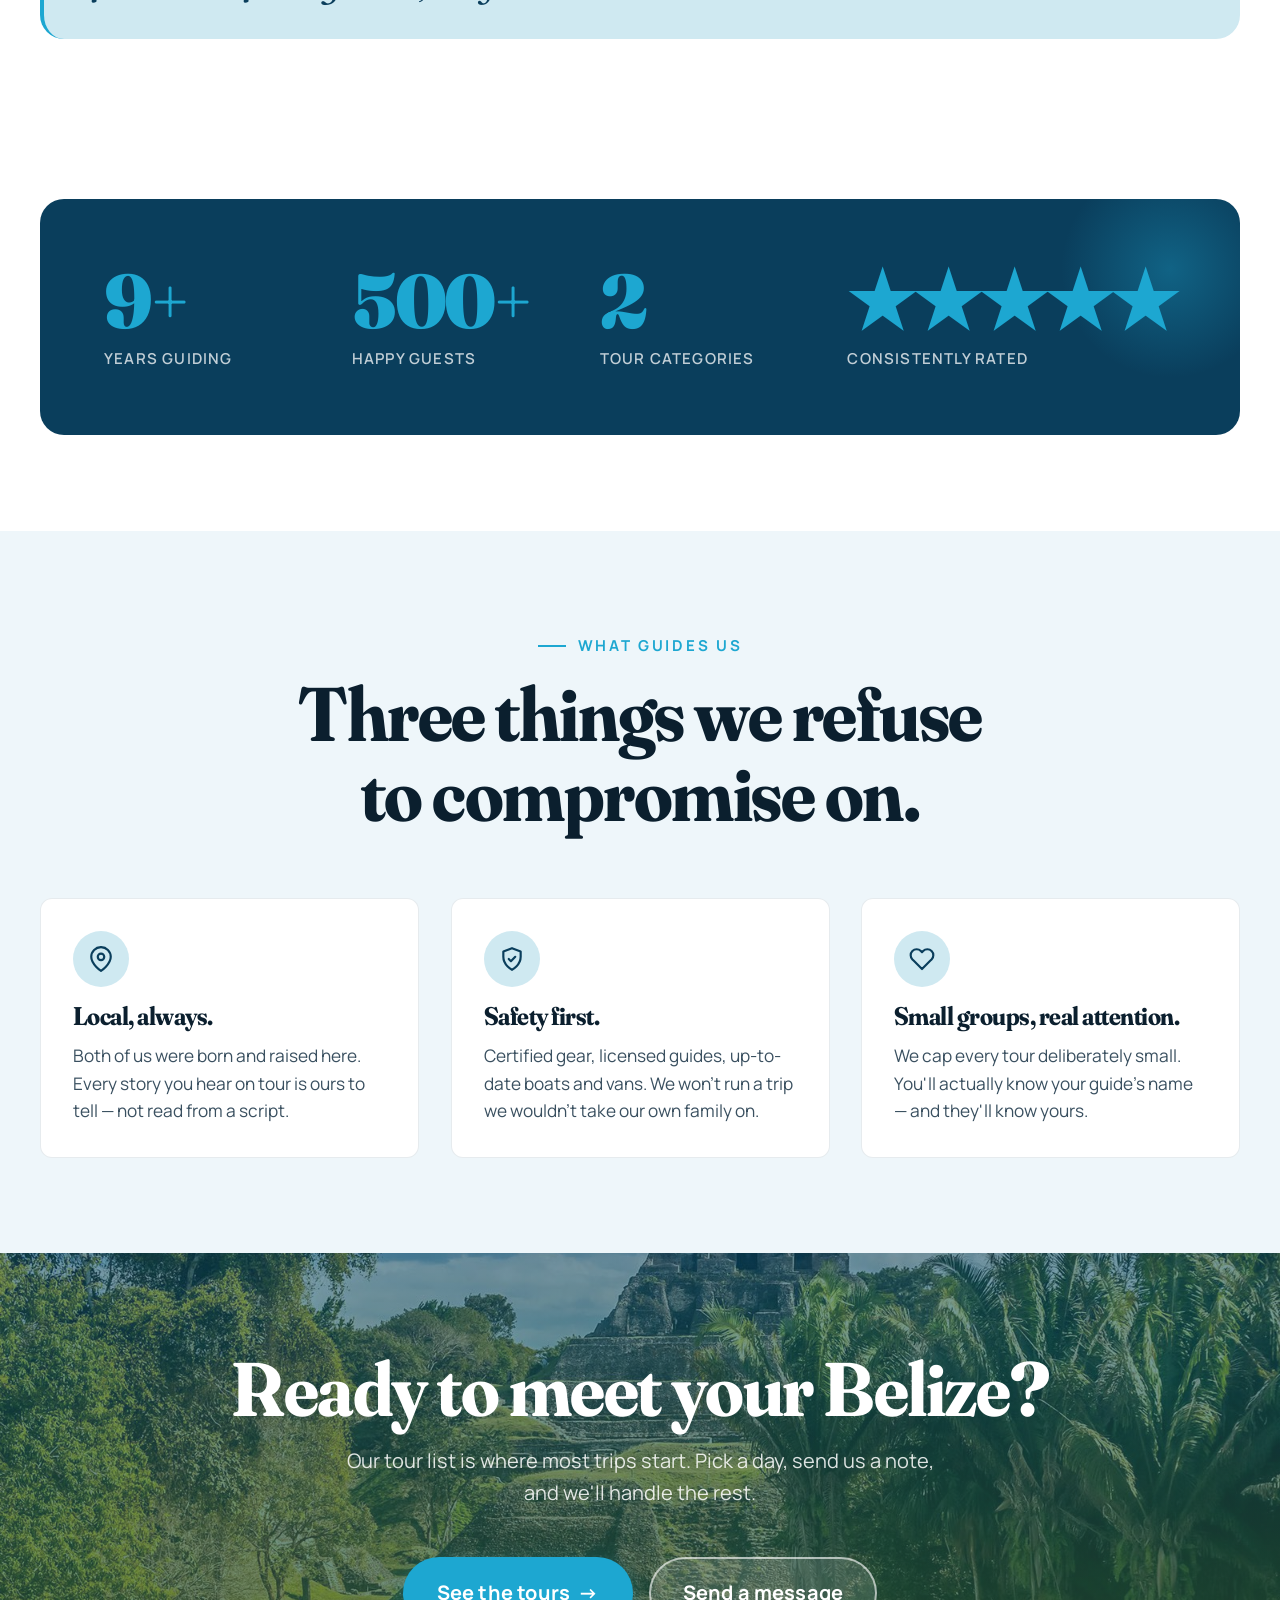
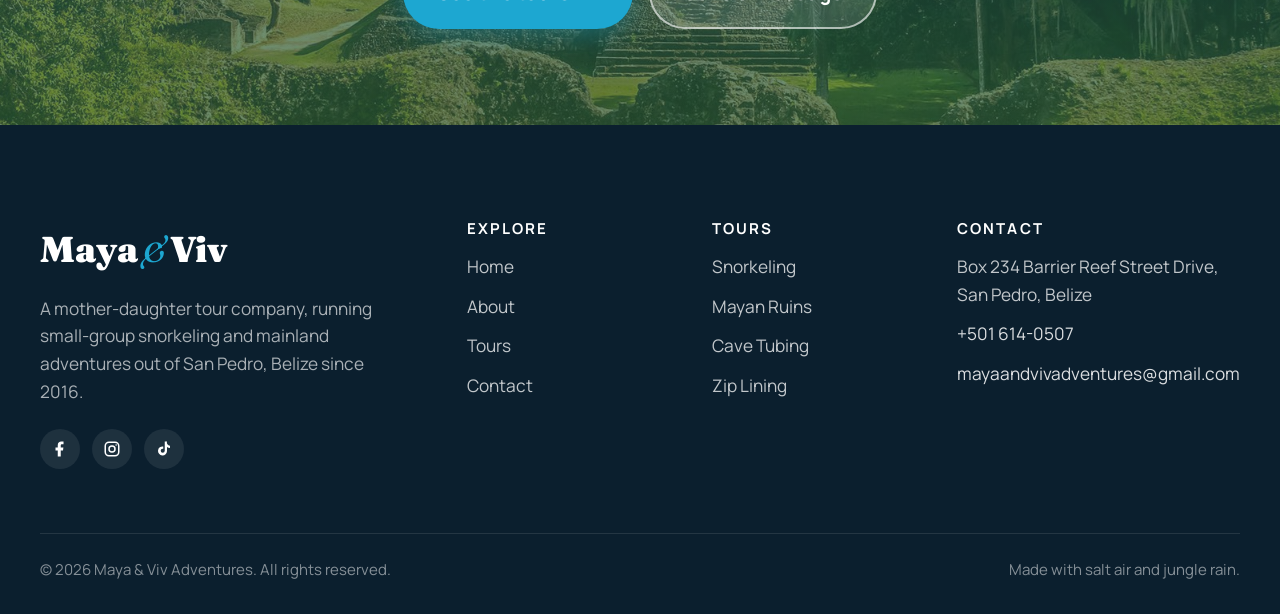
==== commit e751bc94: "Set hero background-image inline directly (bypass CSS var url gotcha) url() inside a CSS custom prop" ====
--- a/about.html
+++ b/about.html
@@ -37,7 +37,7 @@
   </header>
 
   <!-- ===== PAGE HERO ===== -->
-  <section class="page-hero" style="--hero-img: url('assets/images/hero-jungle.jpg');">
+  <section class="page-hero" style="background-image: url('assets/images/hero-jungle.jpg');">
     <div class="container">
       <span class="eyebrow">Our Story</span>
       <h1>Nine years. Five hundred guests. <em>One family.</em></h1>
@@ -133,7 +133,7 @@
   </section>
 
   <!-- ===== SMALL CTA ===== -->
-  <section class="cta-banner" style="--cta-img: url('assets/images/cta-banner.jpg'); padding-block: var(--s-9);">
+  <section class="cta-banner" style="background-image: url('assets/images/cta-banner.jpg'); padding-block: var(--s-9);">
     <div class="container reveal">
       <h2>Ready to meet your Belize?</h2>
       <p>Our tour list is where most trips start. Pick a day, send us a note, and we'll handle the rest.</p>
--- a/assets/css/style.css
+++ b/assets/css/style.css
@@ -40,20 +40,20 @@
 
 /* ---------- Design tokens ---------- */
 :root {
-  /* palette */
-  --ink: #0E1B22;
-  --ink-soft: #32454F;
-  --sand: #FBF7F0;
-  --sand-deep: #F1EADB;
-  --blue-deep: #0B4F6C;
-  --blue-mid: #1B98B8;
+  /* palette — brand: deep ocean blue, caribbean cyan, jungle green, pure white */
+  --ink: #0B1F2E;
+  --ink-soft: #3A5060;
+  --sand: #FFFFFF;
+  --sand-deep: #EEF6FA;
+  --blue-deep: #0A3E5C;
+  --blue-mid: #1DA7D1;
   --blue-pale: #CFE9F1;
-  --green: #2E5D3A;
-  --green-mid: #4F8659;
-  --coral: #FF6B47;
-  --coral-deep: #E54F2C;
+  --green: #2E7D4A;
+  --green-mid: #4AA566;
+  --coral: #1DA7D1;
+  --coral-deep: #0E8DB3;
   --white: #FFFFFF;
-  --line: rgba(14, 27, 34, 0.08);
+  --line: rgba(10, 62, 92, 0.1);
 
   /* typography */
   --display: "Fraunces", "Times New Roman", serif;
@@ -207,11 +207,11 @@
 .btn-primary {
   background: var(--coral);
   color: var(--white);
-  box-shadow: 0 8px 24px rgba(255, 107, 71, 0.32);
+  box-shadow: 0 8px 24px rgba(29, 167, 209, 0.32);
 }
 .btn-primary:hover {
   background: var(--coral-deep);
-  box-shadow: 0 12px 32px rgba(229, 79, 44, 0.4);
+  box-shadow: 0 12px 32px rgba(14, 141, 179, 0.45);
 }
 
 .btn-ghost {
@@ -403,17 +403,11 @@
   color: var(--white);
   overflow: hidden;
   isolation: isolate;
-}
-
-.hero::before {
-  content: "";
-  position: absolute;
-  inset: 0;
+  background-color: var(--blue-deep);
   background-image: var(--hero-img, linear-gradient(135deg, var(--blue-deep), var(--blue-mid)));
   background-size: cover;
   background-position: center;
-  z-index: -2;
-  transform: scale(1.04);
+  background-repeat: no-repeat;
 }
 
 .hero::after {
@@ -421,8 +415,8 @@
   position: absolute;
   inset: 0;
   background:
-    linear-gradient(180deg, rgba(11,27,34,0.2) 0%, rgba(11,27,34,0.55) 60%, rgba(11,27,34,0.75) 100%),
-    linear-gradient(90deg, rgba(11,79,108,0.4) 0%, rgba(11,79,108,0) 60%);
+    linear-gradient(180deg, rgba(10,62,92,0.1) 0%, rgba(10,62,92,0.2) 55%, rgba(10,31,46,0.55) 100%),
+    linear-gradient(90deg, rgba(10,31,46,0.6) 0%, rgba(10,31,46,0.15) 45%, rgba(10,31,46,0) 70%);
   z-index: -1;
 }
 
@@ -507,16 +501,11 @@
   color: var(--white);
   overflow: hidden;
   isolation: isolate;
-}
-
-.page-hero::before {
-  content: "";
-  position: absolute;
-  inset: 0;
+  background-color: var(--blue-deep);
   background-image: var(--hero-img, linear-gradient(135deg, var(--blue-deep), var(--blue-mid)));
   background-size: cover;
   background-position: center;
-  z-index: -2;
+  background-repeat: no-repeat;
 }
 
 .page-hero::after {
@@ -659,7 +648,7 @@
   border-radius: var(--r-pill);
   font-weight: 700;
   font-size: var(--step-0);
-  box-shadow: 0 8px 20px rgba(255,107,71,0.35);
+  box-shadow: 0 8px 20px rgba(29,167,209,0.35);
 }
 .tour-card-price small {
   font-size: var(--step--2);
@@ -838,14 +827,11 @@
   text-align: center;
   overflow: hidden;
   isolation: isolate;
-}
-
-.cta-banner::before {
-  content: "";
-  position: absolute; inset: 0;
+  background-color: var(--blue-deep);
   background-image: var(--cta-img, linear-gradient(135deg, var(--blue-deep), var(--green)));
-  background-size: cover; background-position: center;
-  z-index: -2;
+  background-size: cover;
+  background-position: center;
+  background-repeat: no-repeat;
 }
 
 .cta-banner::after {
@@ -998,7 +984,7 @@
   position: absolute;
   width: 220px; height: 220px;
   border-radius: 50%;
-  background: radial-gradient(circle, rgba(255,107,71,0.3), transparent 70%);
+  background: radial-gradient(circle, rgba(29,167,209,0.35), transparent 70%);
   right: -40px; top: -40px;
   pointer-events: none;
 }
@@ -1208,9 +1194,9 @@
 }
 .form-status[data-state="error"] {
   display: block;
-  background: rgba(229,79,44,0.08);
-  color: var(--coral-deep);
-  border-left: 3px solid var(--coral-deep);
+  background: rgba(217,76,76,0.08);
+  color: #B83232;
+  border-left: 3px solid #B83232;
 }
 
 .contact-info {
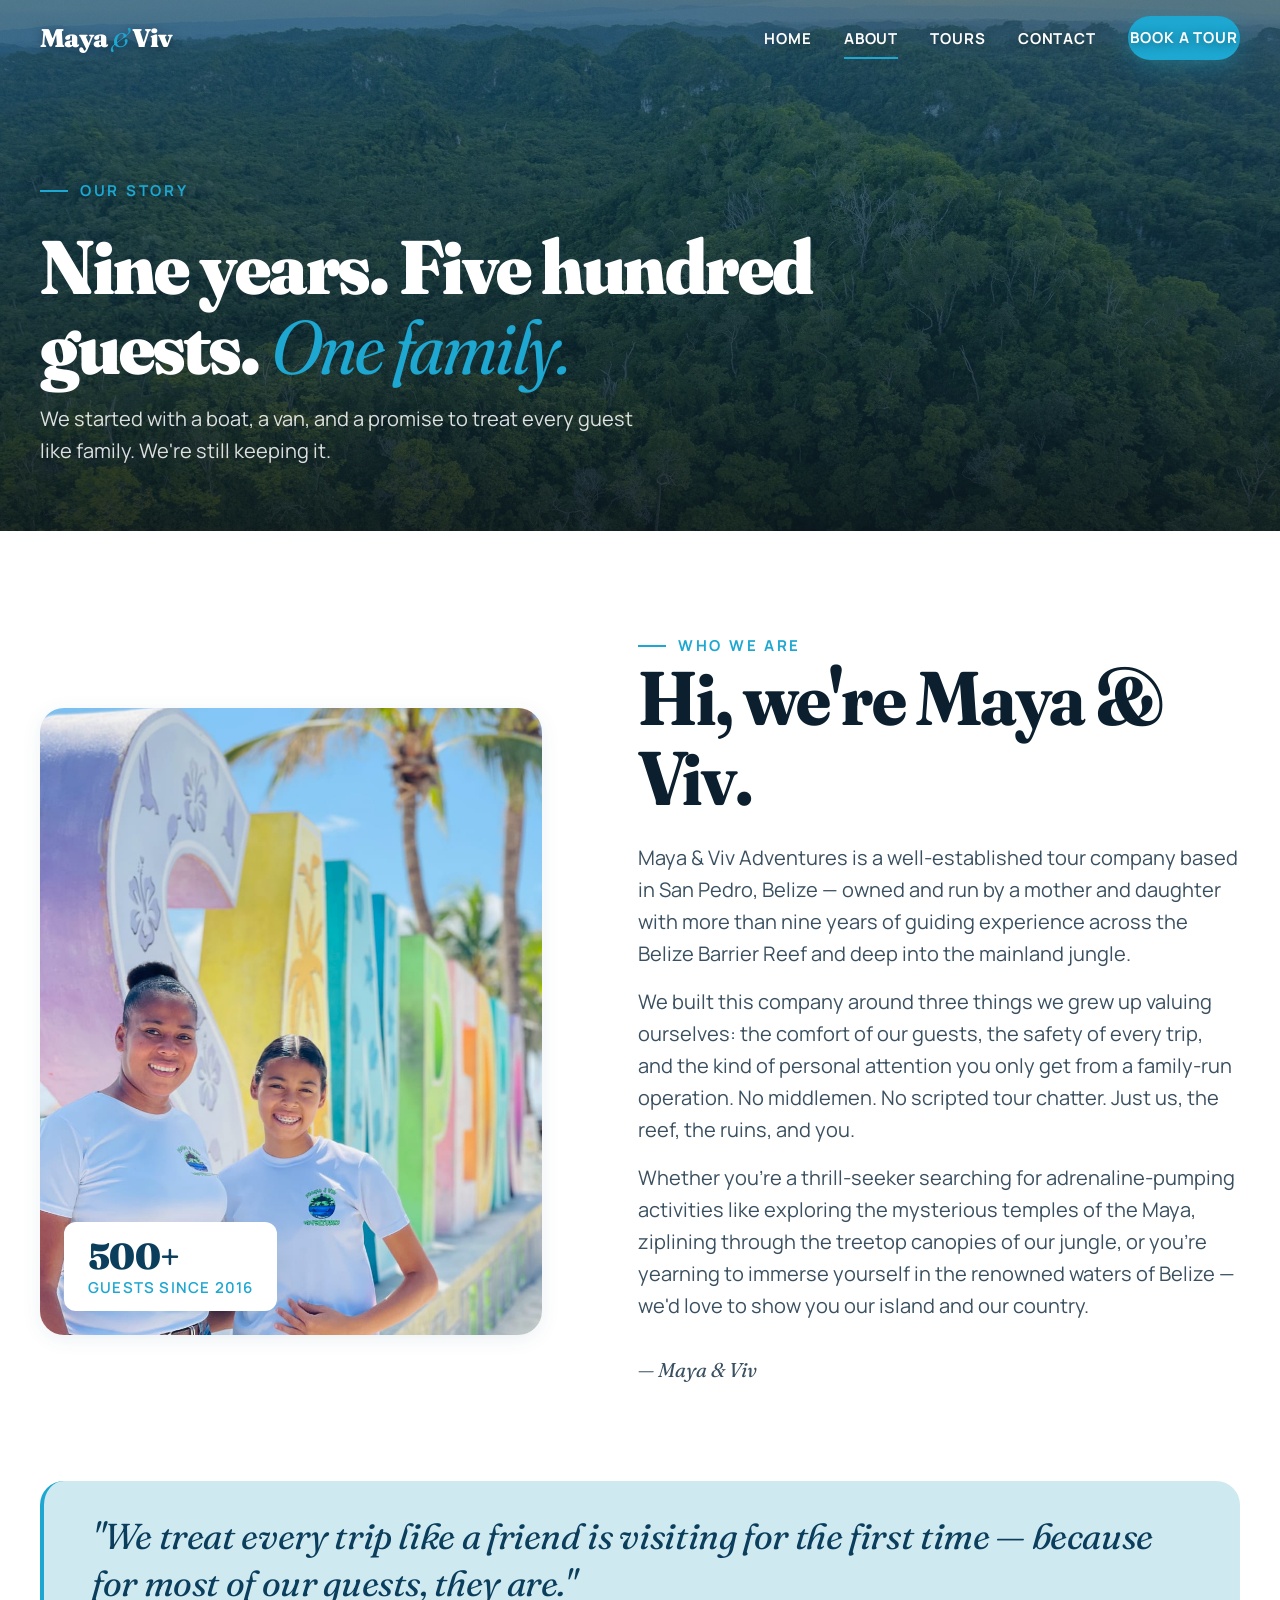
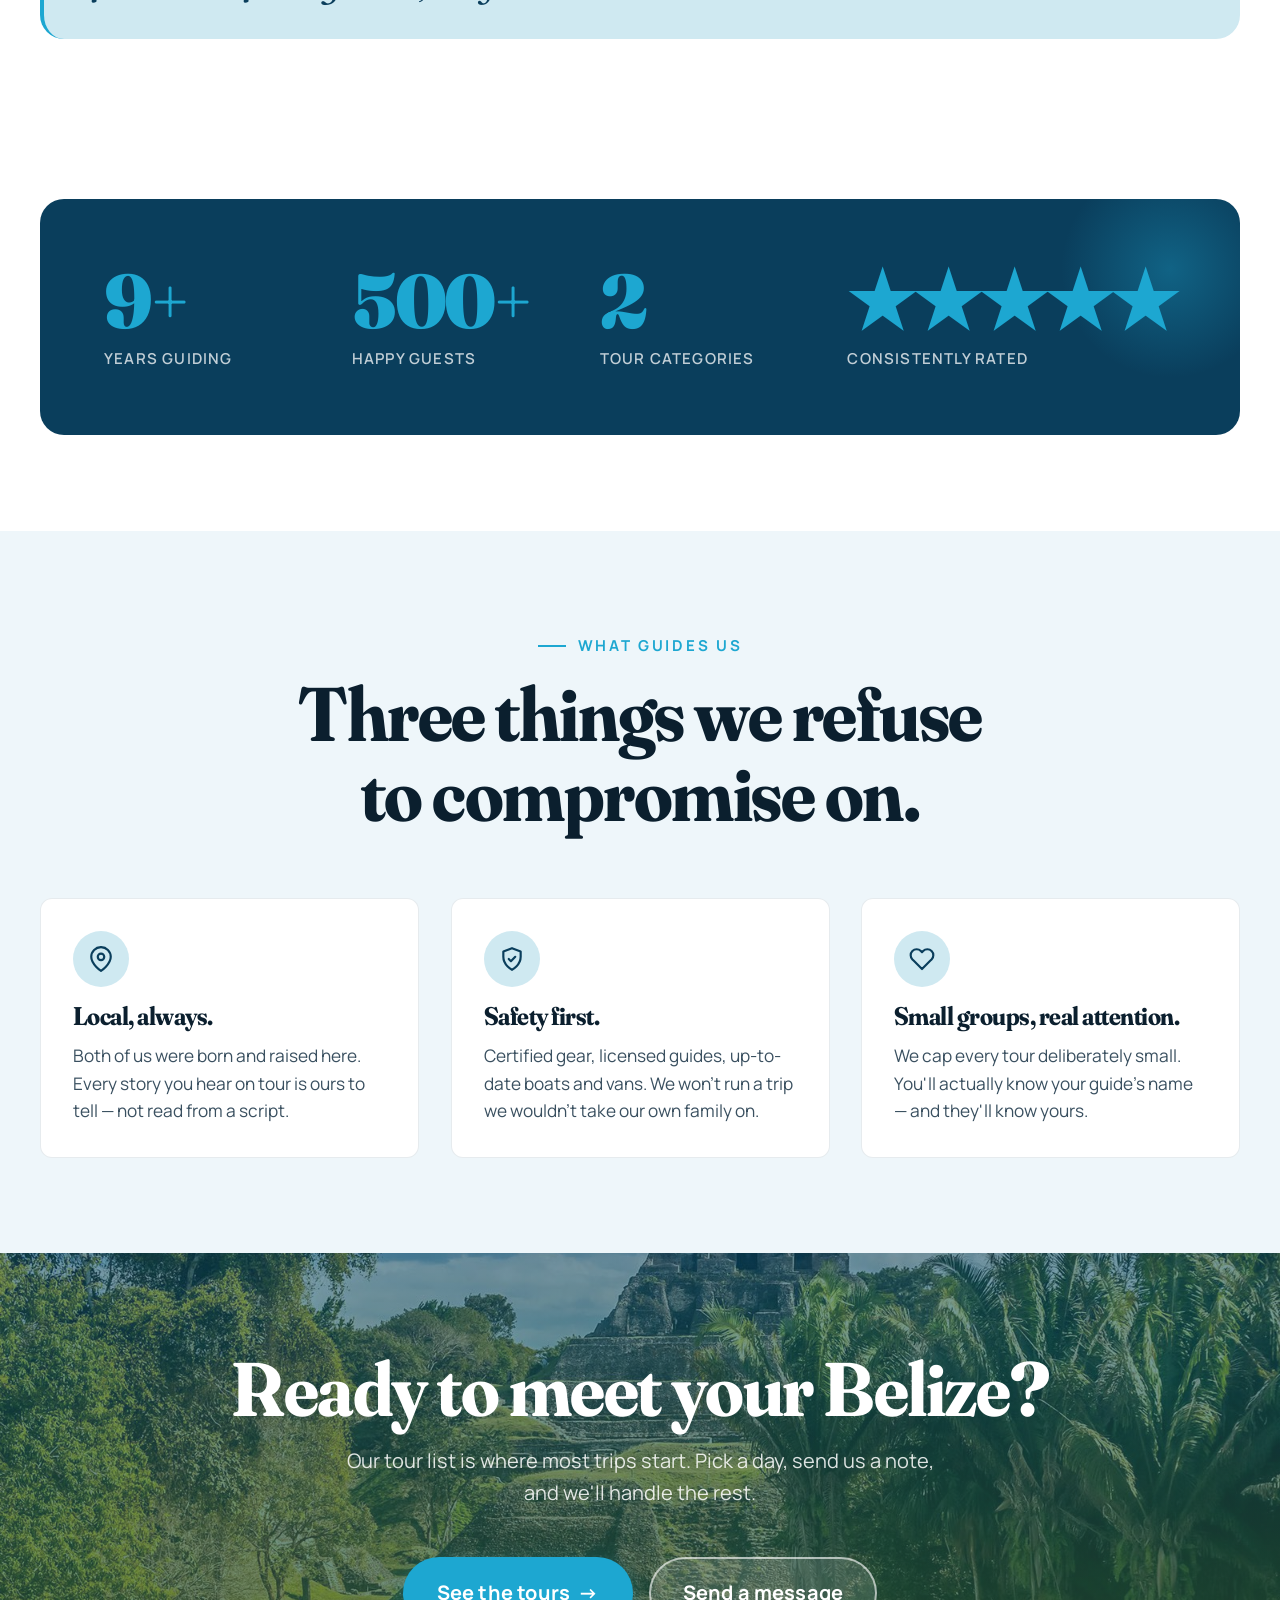
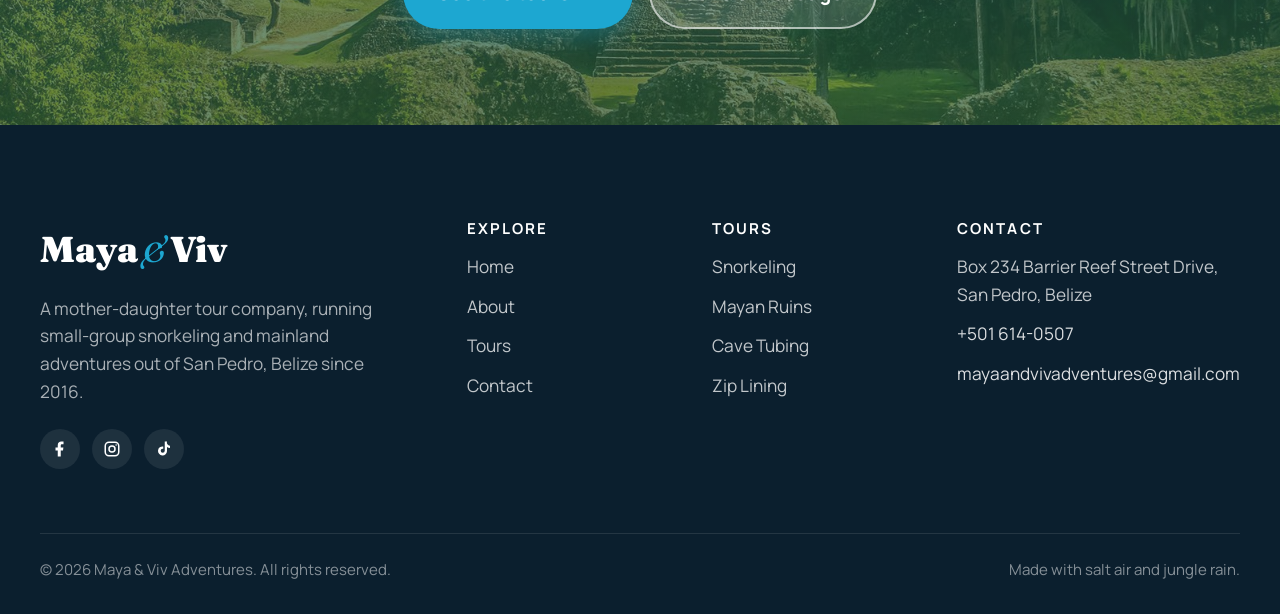
==== commit c73df9bb: "Redesign mobile drawer CTA — Scott Dunn-style bottom-anchored pattern Research across premium travel" ====
--- a/about.html
+++ b/about.html
@@ -27,7 +27,14 @@
           <li><a href="about.html" aria-current="page">About</a></li>
           <li><a href="tours.html">Tours</a></li>
           <li><a href="contact.html">Contact</a></li>
-          <li><a href="contact.html" class="btn btn-primary nav-cta">Book a Tour</a></li>
+          <li class="nav-cta-group">
+            <span class="nav-cta-eyebrow">Ready to go?</span>
+            <a href="contact.html" class="btn btn-primary nav-cta">Book a Tour</a>
+            <div class="nav-cta-meta">
+              <a href="tel:+5016140507" class="nav-cta-phone">+501 614-0507</a>
+              <span class="nav-cta-reassure">Replies within 24h</span>
+            </div>
+          </li>
         </ul>
       </nav>
       <button class="nav-toggle" id="navToggle" aria-label="Toggle menu" aria-expanded="false" aria-controls="navLinks">
--- a/assets/css/style.css
+++ b/assets/css/style.css
@@ -8,7 +8,7 @@
 *::before,
 *::after { box-sizing: border-box; }
 
-html { -webkit-text-size-adjust: 100%; scroll-behavior: smooth; }
+html { -webkit-text-size-adjust: 100%; scroll-behavior: smooth; overflow-x: clip; }
 
 body,
 h1, h2, h3, h4, h5, h6,
@@ -300,16 +300,25 @@
 
 .nav-links a {
   font-size: var(--step--1);
-  font-weight: 600;
-  color: var(--white);
-  letter-spacing: 0.04em;
+  font-weight: 700;
+  color: var(--white);
+  letter-spacing: 0.06em;
   text-transform: uppercase;
   position: relative;
   padding: var(--s-2) 0;
-  transition: color var(--t-base) var(--ease);
-}
-
-.nav--solid .nav-links a { color: var(--ink); }
+  text-shadow: 0 2px 10px rgba(10,31,46,0.5);
+  transition: color var(--t-base) var(--ease), text-shadow var(--t-base) var(--ease);
+}
+
+.nav--solid .nav-links a {
+  color: var(--ink);
+  text-shadow: none;
+}
+
+.nav-brand {
+  text-shadow: 0 2px 10px rgba(10,31,46,0.5);
+}
+.nav--solid .nav-brand { text-shadow: none; }
 
 .nav-links a::after {
   content: "";
@@ -326,9 +335,17 @@
 .nav-links a[aria-current="page"]::after { transform: scaleX(1); }
 
 .nav-cta {
-  padding: 10px 20px;
-  font-size: var(--step--1);
-}
+  padding: 13px 28px;
+  font-size: var(--step-0);
+  font-weight: 700;
+  letter-spacing: 0.04em;
+  text-transform: uppercase;
+}
+
+/* drawer CTA group — eyebrow + CTA + phone row, mobile only */
+.nav-cta-group { list-style: none; display: contents; }
+.nav-cta-eyebrow,
+.nav-cta-meta { display: none; }
 
 .nav-toggle {
   display: none;
@@ -370,26 +387,112 @@
   .nav-toggle { display: inline-flex; }
   .nav-links {
     position: fixed;
-    inset: var(--header-h) 0 0 0;
+    top: var(--header-h);
+    left: 0;
+    right: 0;
+    height: calc(100vh - var(--header-h));
+    height: calc(100dvh - var(--header-h));
     flex-direction: column;
     background: var(--sand);
-    padding: var(--s-8) var(--s-6);
-    gap: var(--s-6);
+    padding: var(--s-7) var(--s-6) 0;
+    gap: var(--s-5);
     align-items: flex-start;
     transform: translateX(100%);
     transition: transform var(--t-base) var(--ease);
     box-shadow: -8px 0 24px rgba(0,0,0,0.05);
+    z-index: 99;
+    overflow-y: auto;
   }
   .nav-links[data-open="true"] { transform: translateX(0); }
-  .nav-links a {
+  .nav-links > li > a {
     color: var(--ink);
-    font-size: var(--step-2);
+    font-size: var(--step-3);
     font-family: var(--display);
     font-weight: 700;
-    letter-spacing: -0.01em;
+    letter-spacing: -0.015em;
     text-transform: none;
+    text-shadow: none;
   }
-  .nav-cta { align-self: flex-start; margin-top: var(--s-4); }
+
+  /* drawer footer: eyebrow + pill + phone row */
+  .nav-cta-group {
+    display: flex !important;
+    flex-direction: column;
+    align-items: stretch;
+    gap: var(--s-3);
+    width: 100%;
+    margin-top: auto;
+    padding: var(--s-5) 0 calc(var(--s-6) + env(safe-area-inset-bottom));
+    border-top: 1px solid rgba(11,31,46,0.08);
+  }
+  .nav-cta-eyebrow {
+    display: block;
+    font-family: var(--body);
+    font-size: var(--step--2);
+    font-weight: 700;
+    letter-spacing: 0.14em;
+    text-transform: uppercase;
+    color: rgba(11,31,46,0.55);
+    margin-bottom: var(--s-1);
+  }
+  .nav-cta {
+    display: flex !important;
+    width: 100%;
+    justify-content: center;
+    align-items: center;
+    gap: var(--s-2);
+    padding: 18px 24px !important;
+    font-family: var(--body) !important;
+    font-size: var(--step-0) !important;
+    font-weight: 700 !important;
+    letter-spacing: 0.08em !important;
+    text-transform: uppercase !important;
+    color: var(--white) !important;
+    background: var(--coral);
+    border-radius: var(--r-pill);
+    box-shadow: 0 10px 30px -10px rgba(29,167,209,0.6), inset 0 1px 0 rgba(255,255,255,0.2);
+    margin-top: 0 !important;
+    align-self: stretch !important;
+  }
+  .nav-cta::after {
+    content: "→";
+    font-family: var(--body);
+    transition: transform var(--t-base) var(--ease);
+  }
+  .nav-cta:hover::after { transform: translateX(4px); }
+  .nav-cta-meta {
+    display: flex !important;
+    justify-content: space-between;
+    align-items: center;
+    gap: var(--s-3);
+    margin-top: var(--s-2);
+    font-family: var(--body);
+  }
+  .nav-cta-phone {
+    font-size: var(--step-0) !important;
+    font-family: var(--body) !important;
+    font-weight: 600 !important;
+    letter-spacing: 0 !important;
+    text-transform: none !important;
+    color: var(--ink) !important;
+    display: inline-flex;
+    align-items: center;
+    gap: 6px;
+  }
+  .nav-cta-phone::before {
+    content: "";
+    display: inline-block;
+    width: 14px;
+    height: 14px;
+    background-color: currentColor;
+    -webkit-mask: url("data:image/svg+xml;utf8,<svg xmlns='http://www.w3.org/2000/svg' viewBox='0 0 24 24' fill='none' stroke='black' stroke-width='2.2' stroke-linecap='round' stroke-linejoin='round'><path d='M22 16.92v3a2 2 0 0 1-2.18 2 19.79 19.79 0 0 1-8.63-3.07 19.5 19.5 0 0 1-6-6A19.79 19.79 0 0 1 2.12 4.18 2 2 0 0 1 4.11 2h3a2 2 0 0 1 2 1.72 12.84 12.84 0 0 0 .7 2.81 2 2 0 0 1-.45 2.11L8.09 9.91a16 16 0 0 0 6 6l1.27-1.27a2 2 0 0 1 2.11-.45 12.84 12.84 0 0 0 2.81.7A2 2 0 0 1 22 16.92z'/></svg>") center/contain no-repeat;
+    mask: url("data:image/svg+xml;utf8,<svg xmlns='http://www.w3.org/2000/svg' viewBox='0 0 24 24' fill='none' stroke='black' stroke-width='2.2' stroke-linecap='round' stroke-linejoin='round'><path d='M22 16.92v3a2 2 0 0 1-2.18 2 19.79 19.79 0 0 1-8.63-3.07 19.5 19.5 0 0 1-6-6A19.79 19.79 0 0 1 2.12 4.18 2 2 0 0 1 4.11 2h3a2 2 0 0 1 2 1.72 12.84 12.84 0 0 0 .7 2.81 2 2 0 0 1-.45 2.11L8.09 9.91a16 16 0 0 0 6 6l1.27-1.27a2 2 0 0 1 2.11-.45 12.84 12.84 0 0 0 2.81.7A2 2 0 0 1 22 16.92z'/></svg>") center/contain no-repeat;
+  }
+  .nav-cta-reassure {
+    font-size: var(--step--1);
+    color: rgba(11,31,46,0.55);
+    font-weight: 500;
+  }
 }
 
 /* ---------- Hero ---------- */
@@ -415,9 +518,16 @@
   position: absolute;
   inset: 0;
   background:
-    linear-gradient(180deg, rgba(10,62,92,0.1) 0%, rgba(10,62,92,0.2) 55%, rgba(10,31,46,0.55) 100%),
-    linear-gradient(90deg, rgba(10,31,46,0.6) 0%, rgba(10,31,46,0.15) 45%, rgba(10,31,46,0) 70%);
+    linear-gradient(180deg, rgba(10,31,46,0.25) 0%, rgba(10,31,46,0.35) 55%, rgba(10,31,46,0.7) 100%),
+    linear-gradient(90deg, rgba(10,31,46,0.85) 0%, rgba(10,31,46,0.55) 35%, rgba(10,31,46,0.1) 65%, rgba(10,31,46,0) 85%);
   z-index: -1;
+}
+
+@media (max-width: 768px) {
+  .hero::after {
+    background:
+      linear-gradient(180deg, rgba(10,31,46,0.55) 0%, rgba(10,31,46,0.55) 55%, rgba(10,31,46,0.82) 100%);
+  }
 }
 
 .hero-kicker {
@@ -431,6 +541,7 @@
   display: inline-flex;
   align-items: center;
   gap: var(--s-3);
+  text-shadow: 0 2px 14px rgba(10,31,46,0.85), 0 0 2px rgba(10,31,46,0.6);
 }
 .hero-kicker::before {
   content: "";
@@ -458,8 +569,18 @@
 .hero-sub {
   max-width: 52ch;
   font-size: var(--step-1);
-  color: rgba(255,255,255,0.88);
+  color: rgba(255,255,255,0.95);
+  font-weight: 500;
+  text-shadow: 0 2px 12px rgba(10,31,46,0.55);
   margin-bottom: var(--s-7);
+}
+
+.hero h1 {
+  text-shadow: 0 4px 24px rgba(10,31,46,0.35);
+}
+
+.hero-kicker {
+  text-shadow: 0 2px 10px rgba(10,31,46,0.45);
 }
 
 .hero-ctas {
@@ -1122,6 +1243,8 @@
   align-items: start;
 }
 
+.contact-grid > * { min-width: 0; }
+
 @media (max-width: 900px) {
   .contact-grid { grid-template-columns: 1fr; gap: var(--s-8); }
 }
@@ -1134,6 +1257,11 @@
   display: flex;
   flex-direction: column;
   gap: var(--s-5);
+  min-width: 0;
+}
+
+@media (max-width: 600px) {
+  .contact-form { padding: var(--s-5); }
 }
 
 .form-grid {
@@ -1227,6 +1355,8 @@
   color: var(--ink);
   font-weight: 500;
   line-height: 1.5;
+  overflow-wrap: anywhere;
+  word-break: break-word;
 }
 .contact-info-block a:hover { color: var(--coral); }
 
